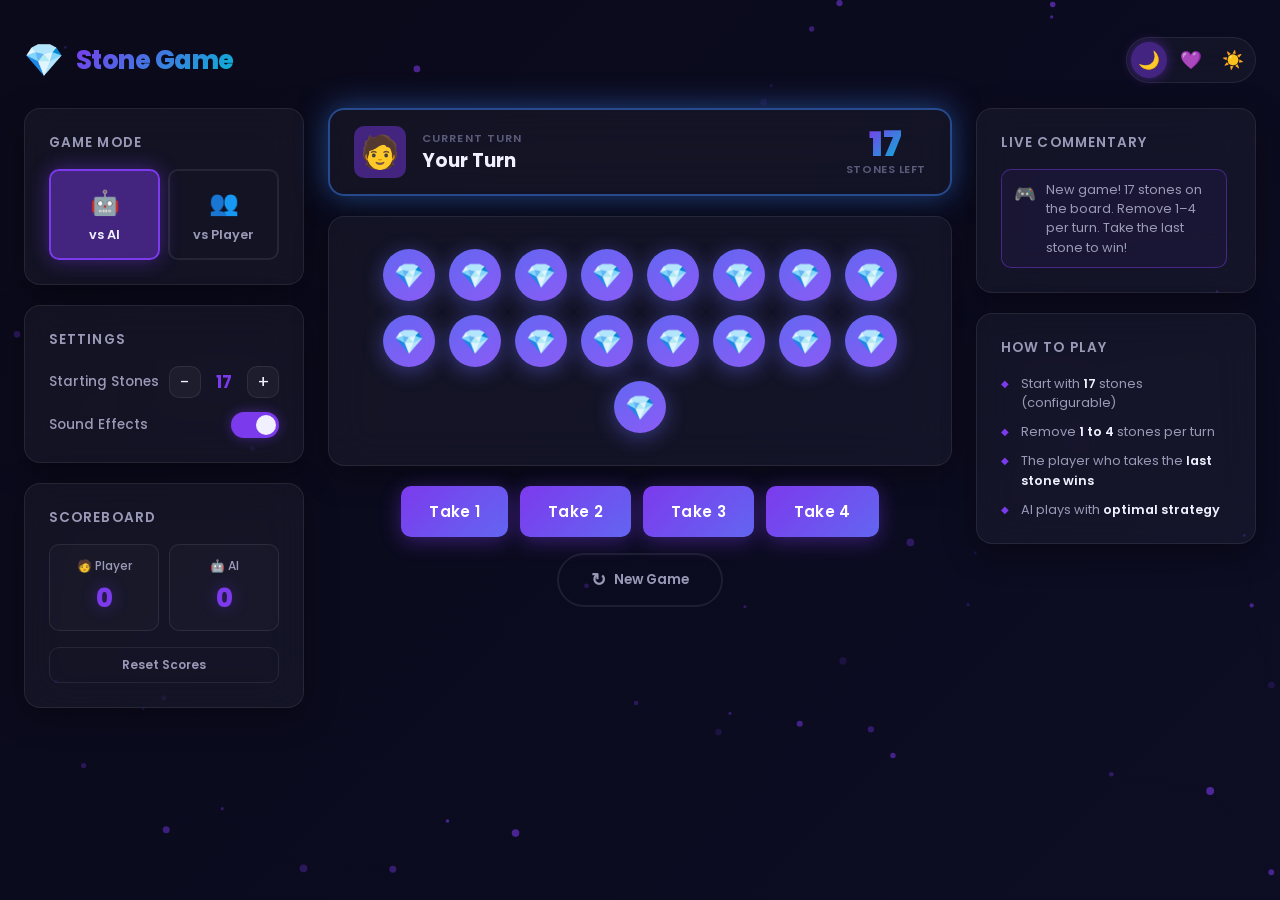
==== index.html @ da0acd64 "initial commit" ====
<!DOCTYPE html>
<html lang="en">
<head>
  <meta charset="UTF-8" />
  <meta name="viewport" content="width=device-width, initial-scale=1.0" />
  <title>Stone Game — Ultimate Strategy</title>
  <link rel="preconnect" href="https://fonts.googleapis.com" />
  <link rel="preconnect" href="https://fonts.gstatic.com" crossorigin />
  <link href="https://fonts.googleapis.com/css2?family=Poppins:wght@300;400;500;600;700;800;900&display=swap" rel="stylesheet" />
  <link rel="stylesheet" href="style.css" />
</head>
<body data-theme="dark">

  <!-- Particle Canvas Background -->
  <canvas id="particleCanvas"></canvas>

  <!-- Confetti Canvas -->
  <canvas id="confettiCanvas"></canvas>

  <!-- Main App Container -->
  <div class="app-container">

    <!-- Header -->
    <header class="app-header">
      <div class="logo">
        <span class="logo-icon">💎</span>
        <h1>Stone Game</h1>
      </div>
      <div class="header-controls">
        <div class="theme-switcher">
          <button class="theme-btn" data-theme="dark" title="Dark Theme">🌙</button>
          <button class="theme-btn" data-theme="neon" title="Neon Theme">💜</button>
          <button class="theme-btn" data-theme="minimal" title="Minimal Theme">☀️</button>
        </div>
      </div>
    </header>

    <!-- Main Content Grid -->
    <main class="main-grid">

      <!-- Left Panel: Controls & Scoreboard -->
      <aside class="panel panel-left">

        <!-- Game Mode Card -->
        <div class="card card-mode">
          <h2 class="card-title">Game Mode</h2>
          <div class="mode-toggle">
            <button class="mode-btn active" data-mode="pvai">
              <span class="mode-icon">🤖</span>
              <span>vs AI</span>
            </button>
            <button class="mode-btn" data-mode="pvp">
              <span class="mode-icon">👥</span>
              <span>vs Player</span>
            </button>
          </div>
        </div>

        <!-- Settings Card -->
        <div class="card card-settings">
          <h2 class="card-title">Settings</h2>
          <div class="setting-row">
            <label for="stoneCount">Starting Stones</label>
            <div class="stepper">
              <button class="stepper-btn" id="stoneDecrement">−</button>
              <span class="stepper-value" id="stoneCountDisplay">17</span>
              <button class="stepper-btn" id="stoneIncrement">+</button>
            </div>
          </div>
          <div class="setting-row">
            <label for="soundToggle">Sound Effects</label>
            <label class="switch">
              <input type="checkbox" id="soundToggle" checked />
              <span class="slider"></span>
            </label>
          </div>
        </div>

        <!-- Scoreboard Card -->
        <div class="card card-scoreboard">
          <h2 class="card-title">Scoreboard</h2>
          <div class="scoreboard-grid" id="scoreboardPvAI">
            <div class="score-item">
              <span class="score-label">🧑 Player</span>
              <span class="score-value" id="scorePlayer">0</span>
            </div>
            <div class="score-item">
              <span class="score-label">🤖 AI</span>
              <span class="score-value" id="scoreAI">0</span>
            </div>
          </div>
          <div class="scoreboard-grid hidden" id="scoreboardPvP">
            <div class="score-item">
              <span class="score-label">🔵 Player 1</span>
              <span class="score-value" id="scoreP1">0</span>
            </div>
            <div class="score-item">
              <span class="score-label">🔴 Player 2</span>
              <span class="score-value" id="scoreP2">0</span>
            </div>
          </div>
          <button class="btn btn-outline btn-small" id="resetScores">Reset Scores</button>
        </div>

      </aside>

      <!-- Center: Game Board -->
      <section class="panel panel-center">

        <!-- Turn Indicator -->
        <div class="turn-indicator" id="turnIndicator">
          <div class="turn-avatar" id="turnAvatar">🧑</div>
          <div class="turn-info">
            <span class="turn-label">Current Turn</span>
            <span class="turn-name" id="turnName">Player</span>
          </div>
          <div class="stones-remaining">
            <span class="stones-count" id="stonesRemaining">17</span>
            <span class="stones-label">stones left</span>
          </div>
        </div>

        <!-- Stone Grid -->
        <div class="card card-board">
          <div class="stone-grid" id="stoneGrid">
            <!-- Stones injected by JS -->
          </div>
        </div>

        <!-- Action Buttons -->
        <div class="action-bar">
          <div class="pick-buttons" id="pickButtons">
            <button class="btn btn-pick" data-pick="1">Take 1</button>
            <button class="btn btn-pick" data-pick="2">Take 2</button>
            <button class="btn btn-pick" data-pick="3">Take 3</button>
            <button class="btn btn-pick" data-pick="4">Take 4</button>
          </div>
          <button class="btn btn-restart" id="restartBtn">
            <span>↻</span> New Game
          </button>
        </div>

      </section>

      <!-- Right Panel: Commentary -->
      <aside class="panel panel-right">
        <div class="card card-commentary">
          <h2 class="card-title">Live Commentary</h2>
          <div class="commentary-feed" id="commentaryFeed">
            <div class="comment-item fade-in">
              <span class="comment-icon">🎮</span>
              <p>Welcome! Remove 1–4 stones per turn. Take the last stone to win!</p>
            </div>
          </div>
        </div>

        <!-- How to Play -->
        <div class="card card-rules">
          <h2 class="card-title">How to Play</h2>
          <ul class="rules-list">
            <li>Start with <strong>17</strong> stones (configurable)</li>
            <li>Remove <strong>1 to 4</strong> stones per turn</li>
            <li>The player who takes the <strong>last stone wins</strong></li>
            <li>AI plays with <strong>optimal strategy</strong></li>
          </ul>
        </div>
      </aside>

    </main>

    <!-- Win Overlay -->
    <div class="win-overlay hidden" id="winOverlay">
      <div class="win-card">
        <div class="win-trophy" id="winTrophy">🏆</div>
        <h2 class="win-title" id="winTitle">You Win!</h2>
        <p class="win-subtitle" id="winSubtitle">Incredible strategy!</p>
        <button class="btn btn-glow" id="playAgainBtn">Play Again</button>
      </div>
    </div>

  </div>

  <script src="script.js"></script>
</body>
</html>
---- style.css ----
/* ============================================================
   STONE GAME — ULTRA-PREMIUM STYLESHEET
   ============================================================
   Theme architecture via CSS custom properties.
   Glassmorphism + neon accents + fluid animations.
   ============================================================ */

/* ---------- CSS Variables / Themes ---------- */

:root {
  /* Spacing & radius */
  --radius-sm: 10px;
  --radius-md: 16px;
  --radius-lg: 24px;
  --radius-full: 9999px;
  --gap: 16px;

  /* Transitions */
  --transition-fast: 0.2s cubic-bezier(0.4, 0, 0.2, 1);
  --transition-med: 0.35s cubic-bezier(0.4, 0, 0.2, 1);
  --transition-slow: 0.6s cubic-bezier(0.4, 0, 0.2, 1);

  /* Font */
  --font: 'Poppins', sans-serif;
}

/* --- Dark Theme (default) --- */
[data-theme="dark"] {
  --bg-start: #0a0a1a;
  --bg-mid: #0f0f2e;
  --bg-end: #1a0a2e;
  --bg-gradient: linear-gradient(135deg, var(--bg-start), var(--bg-mid), var(--bg-end));

  --glass-bg: rgba(255, 255, 255, 0.04);
  --glass-border: rgba(255, 255, 255, 0.08);
  --glass-shadow: 0 8px 32px rgba(0, 0, 0, 0.4);

  --text-primary: #f0f0ff;
  --text-secondary: #9a9ab8;
  --text-muted: #5a5a7a;

  --accent: #7c3aed;
  --accent-glow: rgba(124, 58, 237, 0.45);
  --accent-hover: #9b5de5;
  --accent-secondary: #06b6d4;
  --accent-secondary-glow: rgba(6, 182, 212, 0.35);

  --stone-bg: linear-gradient(145deg, #6366f1, #8b5cf6);
  --stone-shadow: 0 4px 20px rgba(99, 102, 241, 0.45);
  --stone-removed: rgba(255, 255, 255, 0.03);

  --btn-bg: linear-gradient(135deg, #7c3aed, #6366f1);
  --btn-text: #fff;
  --btn-shadow: 0 4px 20px rgba(124, 58, 237, 0.4);

  --success: #10b981;
  --danger: #ef4444;
  --warning: #f59e0b;

  --particle-color: rgba(124, 58, 237, 0.15);
  --turn-glow-p1: rgba(59, 130, 246, 0.5);
  --turn-glow-p2: rgba(239, 68, 68, 0.5);
  --turn-glow-ai: rgba(168, 85, 247, 0.5);
}

/* --- Neon Theme --- */
[data-theme="neon"] {
  --bg-start: #0d001a;
  --bg-mid: #1a002e;
  --bg-end: #0d0026;
  --bg-gradient: linear-gradient(135deg, var(--bg-start), var(--bg-mid), var(--bg-end));

  --glass-bg: rgba(255, 255, 255, 0.03);
  --glass-border: rgba(255, 0, 255, 0.12);
  --glass-shadow: 0 8px 32px rgba(0, 0, 0, 0.5);

  --text-primary: #f0e0ff;
  --text-secondary: #c080e0;
  --text-muted: #704090;

  --accent: #e040fb;
  --accent-glow: rgba(224, 64, 251, 0.5);
  --accent-hover: #ea80fc;
  --accent-secondary: #00e5ff;
  --accent-secondary-glow: rgba(0, 229, 255, 0.4);

  --stone-bg: linear-gradient(145deg, #e040fb, #7c4dff);
  --stone-shadow: 0 4px 24px rgba(224, 64, 251, 0.55);
  --stone-removed: rgba(255, 255, 255, 0.02);

  --btn-bg: linear-gradient(135deg, #e040fb, #7c4dff);
  --btn-text: #fff;
  --btn-shadow: 0 4px 24px rgba(224, 64, 251, 0.45);

  --success: #00e676;
  --danger: #ff1744;
  --warning: #ffea00;

  --particle-color: rgba(224, 64, 251, 0.12);
  --turn-glow-p1: rgba(0, 229, 255, 0.55);
  --turn-glow-p2: rgba(255, 23, 68, 0.55);
  --turn-glow-ai: rgba(224, 64, 251, 0.55);
}

/* --- Minimal Theme --- */
[data-theme="minimal"] {
  --bg-start: #f5f5f7;
  --bg-mid: #eeeef2;
  --bg-end: #e8e8f0;
  --bg-gradient: linear-gradient(135deg, var(--bg-start), var(--bg-mid), var(--bg-end));

  --glass-bg: rgba(255, 255, 255, 0.7);
  --glass-border: rgba(0, 0, 0, 0.08);
  --glass-shadow: 0 4px 24px rgba(0, 0, 0, 0.06);

  --text-primary: #1a1a2e;
  --text-secondary: #4a4a6a;
  --text-muted: #8a8aa0;

  --accent: #6366f1;
  --accent-glow: rgba(99, 102, 241, 0.2);
  --accent-hover: #818cf8;
  --accent-secondary: #0ea5e9;
  --accent-secondary-glow: rgba(14, 165, 233, 0.2);

  --stone-bg: linear-gradient(145deg, #6366f1, #818cf8);
  --stone-shadow: 0 4px 16px rgba(99, 102, 241, 0.25);
  --stone-removed: rgba(0, 0, 0, 0.04);

  --btn-bg: linear-gradient(135deg, #6366f1, #818cf8);
  --btn-text: #fff;
  --btn-shadow: 0 4px 16px rgba(99, 102, 241, 0.25);

  --success: #16a34a;
  --danger: #dc2626;
  --warning: #ca8a04;

  --particle-color: rgba(99, 102, 241, 0.06);
  --turn-glow-p1: rgba(59, 130, 246, 0.3);
  --turn-glow-p2: rgba(239, 68, 68, 0.3);
  --turn-glow-ai: rgba(99, 102, 241, 0.3);
}

/* ---------- Reset & Base ---------- */

*, *::before, *::after {
  margin: 0;
  padding: 0;
  box-sizing: border-box;
}

html {
  font-size: 16px;
  scroll-behavior: smooth;
}

body {
  font-family: var(--font);
  color: var(--text-primary);
  background: var(--bg-gradient);
  background-size: 400% 400%;
  animation: gradientShift 15s ease infinite;
  min-height: 100vh;
  overflow-x: hidden;
  transition: background var(--transition-slow), color var(--transition-med);
  -webkit-font-smoothing: antialiased;
  -moz-osx-font-smoothing: grayscale;
}

@keyframes gradientShift {
  0%, 100% { background-position: 0% 50%; }
  50% { background-position: 100% 50%; }
}

/* ---------- Particle & Confetti Canvas ---------- */

#particleCanvas,
#confettiCanvas {
  position: fixed;
  top: 0;
  left: 0;
  width: 100%;
  height: 100%;
  pointer-events: none;
  z-index: 0;
}
#confettiCanvas {
  z-index: 9999;
}

/* ---------- App Container ---------- */

.app-container {
  position: relative;
  z-index: 1;
  max-width: 1440px;
  margin: 0 auto;
  padding: 20px 24px 40px;
  min-height: 100vh;
}

/* ---------- Header ---------- */

.app-header {
  display: flex;
  align-items: center;
  justify-content: space-between;
  padding: 16px 0 24px;
}

.logo {
  display: flex;
  align-items: center;
  gap: 12px;
}

.logo-icon {
  font-size: 2rem;
  animation: logoPulse 3s ease-in-out infinite;
}

@keyframes logoPulse {
  0%, 100% { transform: scale(1); filter: drop-shadow(0 0 6px var(--accent-glow)); }
  50% { transform: scale(1.15); filter: drop-shadow(0 0 18px var(--accent-glow)); }
}

.logo h1 {
  font-size: 1.6rem;
  font-weight: 800;
  letter-spacing: -0.02em;
  background: linear-gradient(135deg, var(--accent), var(--accent-secondary));
  -webkit-background-clip: text;
  -webkit-text-fill-color: transparent;
  background-clip: text;
}

.header-controls {
  display: flex;
  align-items: center;
  gap: 12px;
}

/* ---------- Theme Switcher ---------- */

.theme-switcher {
  display: flex;
  gap: 6px;
  background: var(--glass-bg);
  backdrop-filter: blur(16px);
  -webkit-backdrop-filter: blur(16px);
  border: 1px solid var(--glass-border);
  border-radius: var(--radius-full);
  padding: 4px;
}

.theme-btn {
  width: 36px;
  height: 36px;
  display: flex;
  align-items: center;
  justify-content: center;
  border: none;
  background: transparent;
  border-radius: var(--radius-full);
  cursor: pointer;
  font-size: 1.1rem;
  transition: var(--transition-fast);
}

.theme-btn:hover {
  background: var(--accent-glow);
  transform: scale(1.15);
}

.theme-btn.active {
  background: var(--accent-glow);
  box-shadow: 0 0 12px var(--accent-glow);
}

/* ---------- Main Grid Layout ---------- */

.main-grid {
  display: grid;
  grid-template-columns: 280px 1fr 280px;
  gap: 24px;
  align-items: start;
}

/* ---------- Glass Card ---------- */

.card {
  background: var(--glass-bg);
  backdrop-filter: blur(20px);
  -webkit-backdrop-filter: blur(20px);
  border: 1px solid var(--glass-border);
  border-radius: var(--radius-md);
  padding: 24px;
  box-shadow: var(--glass-shadow);
  transition: border-color var(--transition-med), box-shadow var(--transition-med),
              background var(--transition-med);
}

.card:hover {
  border-color: rgba(124, 58, 237, 0.15);
}

.card-title {
  font-size: 0.85rem;
  font-weight: 600;
  text-transform: uppercase;
  letter-spacing: 0.08em;
  color: var(--text-secondary);
  margin-bottom: 16px;
}

/* ---------- Side Panels ---------- */

.panel-left,
.panel-right {
  display: flex;
  flex-direction: column;
  gap: 20px;
}

/* ---------- Mode Toggle ---------- */

.mode-toggle {
  display: flex;
  gap: 8px;
}

.mode-btn {
  flex: 1;
  display: flex;
  flex-direction: column;
  align-items: center;
  gap: 6px;
  padding: 14px 8px;
  border: 2px solid var(--glass-border);
  background: transparent;
  border-radius: var(--radius-sm);
  color: var(--text-secondary);
  font-family: var(--font);
  font-size: 0.8rem;
  font-weight: 600;
  cursor: pointer;
  transition: var(--transition-fast);
}

.mode-btn .mode-icon {
  font-size: 1.5rem;
}

.mode-btn:hover {
  border-color: var(--accent);
  color: var(--text-primary);
  transform: translateY(-2px);
}

.mode-btn.active {
  border-color: var(--accent);
  background: var(--accent-glow);
  color: var(--text-primary);
  box-shadow: 0 0 20px var(--accent-glow);
}

/* ---------- Settings ---------- */

.setting-row {
  display: flex;
  align-items: center;
  justify-content: space-between;
  margin-bottom: 14px;
}

.setting-row:last-child {
  margin-bottom: 0;
}

.setting-row label {
  font-size: 0.85rem;
  color: var(--text-secondary);
  font-weight: 500;
}

/* Stepper */
.stepper {
  display: flex;
  align-items: center;
  gap: 8px;
}

.stepper-btn {
  width: 32px;
  height: 32px;
  border: 1px solid var(--glass-border);
  background: var(--glass-bg);
  color: var(--text-primary);
  border-radius: var(--radius-sm);
  font-size: 1.1rem;
  cursor: pointer;
  display: flex;
  align-items: center;
  justify-content: center;
  transition: var(--transition-fast);
  font-family: var(--font);
}

.stepper-btn:hover {
  background: var(--accent-glow);
  border-color: var(--accent);
  transform: scale(1.1);
}

.stepper-value {
  font-size: 1.1rem;
  font-weight: 700;
  min-width: 30px;
  text-align: center;
  color: var(--accent);
}

/* Toggle Switch */
.switch {
  position: relative;
  width: 48px;
  height: 26px;
}

.switch input {
  opacity: 0;
  width: 0;
  height: 0;
}

.slider {
  position: absolute;
  cursor: pointer;
  inset: 0;
  background: var(--glass-border);
  border-radius: var(--radius-full);
  transition: var(--transition-fast);
}

.slider::before {
  content: '';
  position: absolute;
  width: 20px;
  height: 20px;
  left: 3px;
  bottom: 3px;
  background: var(--text-primary);
  border-radius: 50%;
  transition: var(--transition-fast);
}

.switch input:checked + .slider {
  background: var(--accent);
  box-shadow: 0 0 12px var(--accent-glow);
}

.switch input:checked + .slider::before {
  transform: translateX(22px);
}

/* ---------- Scoreboard ---------- */

.scoreboard-grid {
  display: grid;
  grid-template-columns: 1fr 1fr;
  gap: 10px;
  margin-bottom: 16px;
}

.score-item {
  display: flex;
  flex-direction: column;
  align-items: center;
  gap: 4px;
  padding: 12px 8px;
  border: 1px solid var(--glass-border);
  border-radius: var(--radius-sm);
  background: rgba(255, 255, 255, 0.02);
}

.score-label {
  font-size: 0.75rem;
  color: var(--text-secondary);
  font-weight: 500;
}

.score-value {
  font-size: 1.6rem;
  font-weight: 800;
  color: var(--accent);
  text-shadow: 0 0 16px var(--accent-glow);
}

/* ---------- Turn Indicator ---------- */

.turn-indicator {
  display: flex;
  align-items: center;
  gap: 16px;
  padding: 16px 24px;
  background: var(--glass-bg);
  backdrop-filter: blur(20px);
  -webkit-backdrop-filter: blur(20px);
  border: 2px solid var(--glass-border);
  border-radius: var(--radius-md);
  box-shadow: var(--glass-shadow);
  margin-bottom: 20px;
  transition: border-color var(--transition-med), box-shadow var(--transition-med);
}

.turn-indicator.glow-p1 {
  border-color: rgba(59, 130, 246, 0.5);
  box-shadow: 0 0 30px var(--turn-glow-p1), var(--glass-shadow);
}

.turn-indicator.glow-p2 {
  border-color: rgba(239, 68, 68, 0.5);
  box-shadow: 0 0 30px var(--turn-glow-p2), var(--glass-shadow);
}

.turn-indicator.glow-ai {
  border-color: rgba(168, 85, 247, 0.5);
  box-shadow: 0 0 30px var(--turn-glow-ai), var(--glass-shadow);
}

.turn-avatar {
  font-size: 2rem;
  width: 52px;
  height: 52px;
  display: flex;
  align-items: center;
  justify-content: center;
  background: var(--accent-glow);
  border-radius: var(--radius-sm);
  transition: var(--transition-fast);
}

.turn-info {
  display: flex;
  flex-direction: column;
}

.turn-label {
  font-size: 0.7rem;
  text-transform: uppercase;
  letter-spacing: 0.1em;
  color: var(--text-muted);
  font-weight: 600;
}

.turn-name {
  font-size: 1.15rem;
  font-weight: 700;
  color: var(--text-primary);
}

.stones-remaining {
  margin-left: auto;
  display: flex;
  flex-direction: column;
  align-items: center;
}

.stones-count {
  font-size: 2.2rem;
  font-weight: 900;
  line-height: 1;
  background: linear-gradient(135deg, var(--accent), var(--accent-secondary));
  -webkit-background-clip: text;
  -webkit-text-fill-color: transparent;
  background-clip: text;
}

.stones-label {
  font-size: 0.7rem;
  color: var(--text-muted);
  text-transform: uppercase;
  letter-spacing: 0.05em;
  font-weight: 600;
}

/* ---------- Stone Grid ---------- */

.card-board {
  padding: 32px;
  min-height: 200px;
}

.stone-grid {
  display: flex;
  flex-wrap: wrap;
  gap: 14px;
  justify-content: center;
  align-items: center;
}

/* Individual Stone */
.stone {
  width: 52px;
  height: 52px;
  border-radius: 50%;
  background: var(--stone-bg);
  box-shadow: var(--stone-shadow);
  display: flex;
  align-items: center;
  justify-content: center;
  font-size: 1.5rem;
  cursor: default;
  transition: transform var(--transition-fast), opacity 0.5s ease, box-shadow var(--transition-fast);
  animation: stoneAppear 0.4s cubic-bezier(0.34, 1.56, 0.64, 1) backwards;
  position: relative;
}

.stone::after {
  content: '';
  position: absolute;
  inset: -3px;
  border-radius: 50%;
  background: transparent;
  transition: var(--transition-fast);
}

.stone:hover {
  transform: translateY(-3px) scale(1.08);
  box-shadow: 0 8px 30px var(--accent-glow);
}

@keyframes stoneAppear {
  0% {
    opacity: 0;
    transform: scale(0.3) translateY(20px);
  }
  100% {
    opacity: 1;
    transform: scale(1) translateY(0);
  }
}

/* Stone removal animation */
.stone.removing {
  animation: stoneRemove 0.55s ease forwards;
}

@keyframes stoneRemove {
  0% {
    opacity: 1;
    transform: scale(1);
  }
  30% {
    transform: scale(1.2);
    box-shadow: 0 0 40px var(--accent-glow);
  }
  100% {
    opacity: 0;
    transform: scale(0) translateY(-40px);
  }
}

/* Stone appear animation stagger */
.stone:nth-child(1)  { animation-delay: 0.00s; }
.stone:nth-child(2)  { animation-delay: 0.03s; }
.stone:nth-child(3)  { animation-delay: 0.06s; }
.stone:nth-child(4)  { animation-delay: 0.09s; }
.stone:nth-child(5)  { animation-delay: 0.12s; }
.stone:nth-child(6)  { animation-delay: 0.15s; }
.stone:nth-child(7)  { animation-delay: 0.18s; }
.stone:nth-child(8)  { animation-delay: 0.21s; }
.stone:nth-child(9)  { animation-delay: 0.24s; }
.stone:nth-child(10) { animation-delay: 0.27s; }
.stone:nth-child(11) { animation-delay: 0.30s; }
.stone:nth-child(12) { animation-delay: 0.33s; }
.stone:nth-child(13) { animation-delay: 0.36s; }
.stone:nth-child(14) { animation-delay: 0.39s; }
.stone:nth-child(15) { animation-delay: 0.42s; }
.stone:nth-child(16) { animation-delay: 0.45s; }
.stone:nth-child(17) { animation-delay: 0.48s; }
.stone:nth-child(18) { animation-delay: 0.51s; }
.stone:nth-child(19) { animation-delay: 0.54s; }
.stone:nth-child(20) { animation-delay: 0.57s; }
.stone:nth-child(21) { animation-delay: 0.60s; }
.stone:nth-child(22) { animation-delay: 0.63s; }
.stone:nth-child(23) { animation-delay: 0.66s; }
.stone:nth-child(24) { animation-delay: 0.69s; }
.stone:nth-child(25) { animation-delay: 0.72s; }

/* ---------- Action Bar ---------- */

.action-bar {
  display: flex;
  flex-direction: column;
  align-items: center;
  gap: 16px;
  margin-top: 20px;
}

.pick-buttons {
  display: flex;
  gap: 12px;
  flex-wrap: wrap;
  justify-content: center;
}

/* ---------- Buttons ---------- */

.btn {
  font-family: var(--font);
  font-weight: 600;
  border: none;
  cursor: pointer;
  transition: transform var(--transition-fast), box-shadow var(--transition-fast),
              opacity var(--transition-fast), background var(--transition-fast);
  position: relative;
  overflow: hidden;
}

.btn::before {
  content: '';
  position: absolute;
  inset: 0;
  background: linear-gradient(135deg, rgba(255,255,255,0.15), transparent);
  opacity: 0;
  transition: var(--transition-fast);
}

.btn:hover::before {
  opacity: 1;
}

.btn:active {
  transform: scale(0.95) !important;
}

/* Pick buttons */
.btn-pick {
  padding: 14px 28px;
  border-radius: var(--radius-sm);
  background: var(--btn-bg);
  color: var(--btn-text);
  font-size: 0.95rem;
  box-shadow: var(--btn-shadow);
  letter-spacing: 0.02em;
}

.btn-pick:hover:not(:disabled) {
  transform: translateY(-3px) scale(1.05);
  box-shadow: 0 8px 32px var(--accent-glow);
}

.btn-pick:disabled {
  opacity: 0.3;
  cursor: not-allowed;
  transform: none !important;
  box-shadow: none;
}

.btn-pick:disabled::before {
  display: none;
}

/* Restart button */
.btn-restart {
  padding: 12px 32px;
  border-radius: var(--radius-full);
  background: transparent;
  border: 2px solid var(--glass-border);
  color: var(--text-secondary);
  font-size: 0.85rem;
  display: flex;
  align-items: center;
  gap: 8px;
}

.btn-restart:hover {
  border-color: var(--accent);
  color: var(--text-primary);
  transform: translateY(-2px);
  box-shadow: 0 4px 20px var(--accent-glow);
}

.btn-restart span {
  font-size: 1.1rem;
  display: inline-block;
  transition: var(--transition-fast);
}

.btn-restart:hover span {
  transform: rotate(-180deg);
}

/* Outline / small */
.btn-outline {
  background: transparent;
  border: 1px solid var(--glass-border);
  color: var(--text-secondary);
  border-radius: var(--radius-sm);
}

.btn-small {
  padding: 8px 16px;
  font-size: 0.75rem;
  width: 100%;
}

.btn-outline:hover {
  border-color: var(--danger);
  color: var(--danger);
  transform: translateY(-1px);
}

/* Glow button (win overlay) */
.btn-glow {
  padding: 16px 48px;
  border-radius: var(--radius-full);
  background: var(--btn-bg);
  color: var(--btn-text);
  font-size: 1.05rem;
  box-shadow: var(--btn-shadow);
  animation: btnGlow 2s ease-in-out infinite;
}

@keyframes btnGlow {
  0%, 100% { box-shadow: 0 4px 20px var(--accent-glow); }
  50% { box-shadow: 0 4px 40px var(--accent-glow), 0 0 60px var(--accent-glow); }
}

.btn-glow:hover {
  transform: translateY(-3px) scale(1.05);
}

/* ---------- Commentary Feed ---------- */

.card-commentary {
  max-height: 420px;
  display: flex;
  flex-direction: column;
}

.commentary-feed {
  display: flex;
  flex-direction: column;
  gap: 10px;
  overflow-y: auto;
  max-height: 340px;
  padding-right: 4px;
}

.commentary-feed::-webkit-scrollbar {
  width: 4px;
}

.commentary-feed::-webkit-scrollbar-track {
  background: transparent;
}

.commentary-feed::-webkit-scrollbar-thumb {
  background: var(--glass-border);
  border-radius: var(--radius-full);
}

.comment-item {
  display: flex;
  align-items: flex-start;
  gap: 10px;
  padding: 10px 12px;
  border-radius: var(--radius-sm);
  background: rgba(255, 255, 255, 0.02);
  border: 1px solid transparent;
  transition: var(--transition-fast);
}

.comment-item:first-child {
  border-color: var(--accent-glow);
  background: rgba(124, 58, 237, 0.06);
}

.comment-icon {
  font-size: 1.1rem;
  flex-shrink: 0;
  margin-top: 1px;
}

.comment-item p {
  font-size: 0.8rem;
  color: var(--text-secondary);
  line-height: 1.5;
}

/* Fade-in animation for comments */
.fade-in {
  animation: fadeInSlide 0.4s ease forwards;
}

@keyframes fadeInSlide {
  0% {
    opacity: 0;
    transform: translateY(-8px);
  }
  100% {
    opacity: 1;
    transform: translateY(0);
  }
}

/* ---------- Rules ---------- */

.rules-list {
  list-style: none;
  display: flex;
  flex-direction: column;
  gap: 10px;
}

.rules-list li {
  font-size: 0.8rem;
  color: var(--text-secondary);
  padding-left: 20px;
  position: relative;
  line-height: 1.5;
}

.rules-list li::before {
  content: '◆';
  position: absolute;
  left: 0;
  color: var(--accent);
  font-size: 0.6rem;
  top: 3px;
}

.rules-list li strong {
  color: var(--text-primary);
  font-weight: 600;
}

/* ---------- Win Overlay ---------- */

.win-overlay {
  position: fixed;
  inset: 0;
  z-index: 1000;
  display: flex;
  align-items: center;
  justify-content: center;
  background: rgba(0, 0, 0, 0.6);
  backdrop-filter: blur(12px);
  -webkit-backdrop-filter: blur(12px);
  opacity: 1;
  transition: opacity var(--transition-med);
}

.win-overlay.hidden {
  opacity: 0;
  pointer-events: none;
}

.win-card {
  text-align: center;
  padding: 48px 60px;
  background: var(--glass-bg);
  backdrop-filter: blur(24px);
  -webkit-backdrop-filter: blur(24px);
  border: 1px solid var(--glass-border);
  border-radius: var(--radius-lg);
  box-shadow: 0 24px 80px rgba(0, 0, 0, 0.4);
  animation: winCardPop 0.6s cubic-bezier(0.34, 1.56, 0.64, 1);
}

@keyframes winCardPop {
  0% {
    opacity: 0;
    transform: scale(0.6) translateY(40px);
  }
  100% {
    opacity: 1;
    transform: scale(1) translateY(0);
  }
}

.win-trophy {
  font-size: 4rem;
  margin-bottom: 16px;
  animation: trophyBounce 1s ease infinite;
}

@keyframes trophyBounce {
  0%, 100% { transform: translateY(0) scale(1); }
  50% { transform: translateY(-12px) scale(1.1); }
}

.win-title {
  font-size: 2rem;
  font-weight: 800;
  margin-bottom: 8px;
  background: linear-gradient(135deg, var(--accent), var(--accent-secondary));
  -webkit-background-clip: text;
  -webkit-text-fill-color: transparent;
  background-clip: text;
}

.win-subtitle {
  color: var(--text-secondary);
  font-size: 1rem;
  margin-bottom: 32px;
}

/* ---------- Utility ---------- */

.hidden {
  display: none !important;
}

/* ---------- Responsive ---------- */

@media (max-width: 1100px) {
  .main-grid {
    grid-template-columns: 260px 1fr;
  }
  .panel-right {
    grid-column: 1 / -1;
    flex-direction: row;
  }
  .panel-right .card {
    flex: 1;
  }
}

@media (max-width: 768px) {
  .app-container {
    padding: 12px 14px 30px;
  }
  .main-grid {
    grid-template-columns: 1fr;
    gap: 16px;
  }
  .panel-left {
    flex-direction: row;
    flex-wrap: wrap;
  }
  .panel-left .card {
    flex: 1;
    min-width: 200px;
  }
  .panel-right {
    flex-direction: column;
  }
  .app-header {
    flex-wrap: wrap;
    gap: 12px;
  }
  .logo h1 {
    font-size: 1.3rem;
  }
  .stone {
    width: 42px;
    height: 42px;
    font-size: 1.2rem;
  }
  .stone-grid {
    gap: 10px;
  }
  .card-board {
    padding: 20px;
  }
  .btn-pick {
    padding: 12px 20px;
    font-size: 0.85rem;
  }
  .turn-indicator {
    padding: 12px 16px;
    gap: 12px;
  }
  .turn-avatar {
    width: 42px;
    height: 42px;
    font-size: 1.5rem;
  }
  .stones-count {
    font-size: 1.6rem;
  }
}

@media (max-width: 480px) {
  .panel-left {
    flex-direction: column;
  }
  .pick-buttons {
    gap: 8px;
  }
  .btn-pick {
    padding: 10px 16px;
    font-size: 0.8rem;
  }
  .win-card {
    padding: 32px 28px;
    margin: 16px;
  }
  .win-title {
    font-size: 1.5rem;
  }
}

/* ---------- AI Thinking Indicator ---------- */

.ai-thinking {
  display: inline-flex;
  align-items: center;
  gap: 6px;
}

.ai-thinking .dot {
  width: 6px;
  height: 6px;
  border-radius: 50%;
  background: var(--accent);
  animation: thinkDot 1.2s ease-in-out infinite;
}

.ai-thinking .dot:nth-child(2) { animation-delay: 0.2s; }
.ai-thinking .dot:nth-child(3) { animation-delay: 0.4s; }

@keyframes thinkDot {
  0%, 100% { opacity: 0.3; transform: scale(0.8); }
  50% { opacity: 1; transform: scale(1.2); }
}

/* ---------- Score pop animation ---------- */

.score-pop {
  animation: scorePop 0.5s cubic-bezier(0.34, 1.56, 0.64, 1);
}

@keyframes scorePop {
  0% { transform: scale(1); }
  50% { transform: scale(1.4); color: var(--success); }
  100% { transform: scale(1); }
}

/* ---------- Floating stone keyframes ---------- */

@keyframes float {
  0%, 100% { transform: translateY(0px); }
  50% { transform: translateY(-8px); }
}

.stone.floating {
  animation: float 3s ease-in-out infinite;
}

.stone.floating:nth-child(even) {
  animation-delay: 1.5s;
}

.stone.floating:nth-child(3n) {
  animation-delay: 0.8s;
  animation-duration: 3.5s;
}
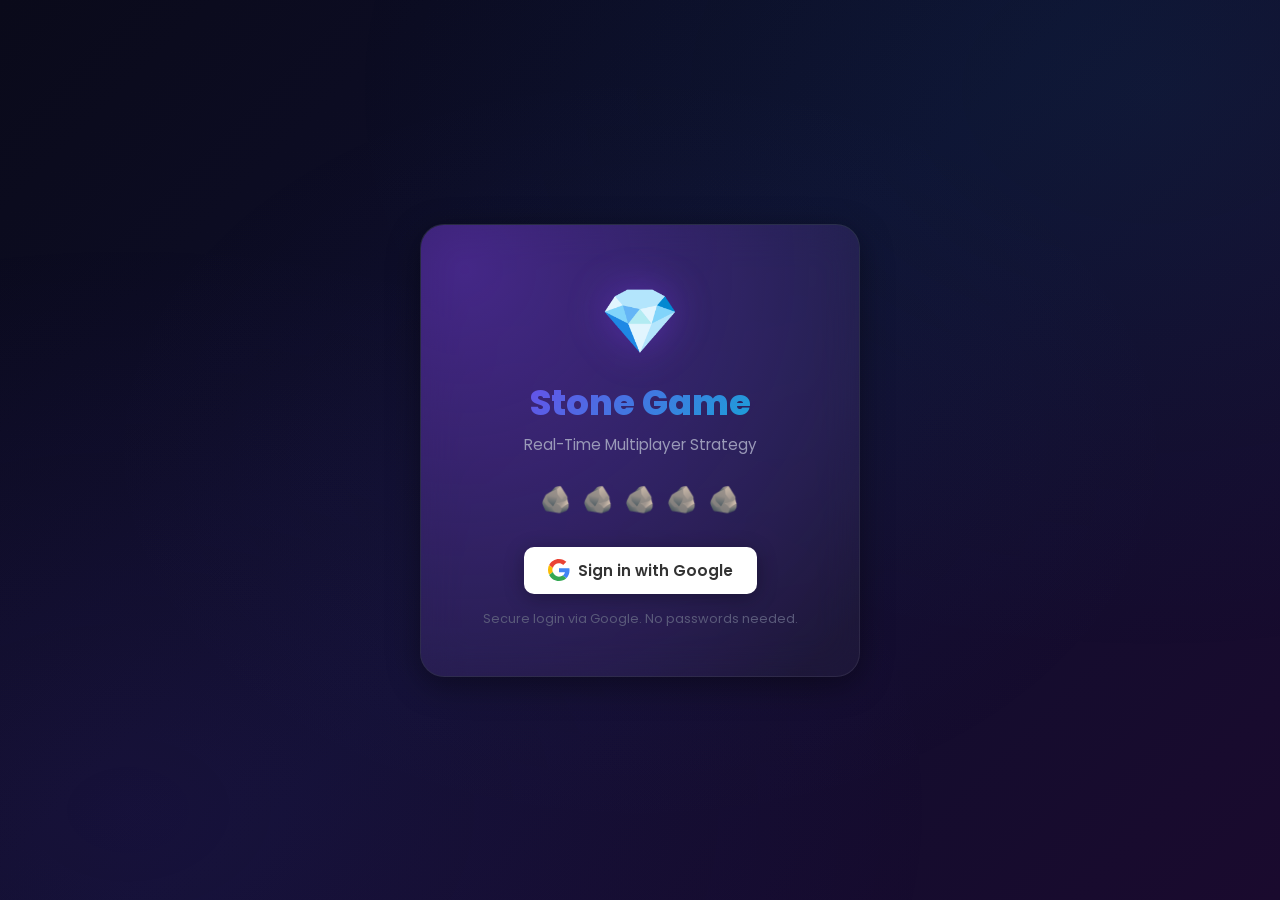
==== commit 14161142: "full stack with firebase setup code" ====
--- a/index.html
+++ b/index.html
@@ -3,183 +3,226 @@
 <head>
   <meta charset="UTF-8" />
   <meta name="viewport" content="width=device-width, initial-scale=1.0" />
-  <title>Stone Game — Ultimate Strategy</title>
+  <title>Stone Game — Real-Time Multiplayer</title>
   <link rel="preconnect" href="https://fonts.googleapis.com" />
   <link rel="preconnect" href="https://fonts.gstatic.com" crossorigin />
   <link href="https://fonts.googleapis.com/css2?family=Poppins:wght@300;400;500;600;700;800;900&display=swap" rel="stylesheet" />
   <link rel="stylesheet" href="style.css" />
 </head>
-<body data-theme="dark">
-
-  <!-- Particle Canvas Background -->
+<body>
+
+  <!-- ── Particle Background ────────────────────────────── -->
   <canvas id="particleCanvas"></canvas>
 
-  <!-- Confetti Canvas -->
+  <!-- ── Confetti Canvas (win celebration) ────────────────── -->
   <canvas id="confettiCanvas"></canvas>
 
-  <!-- Main App Container -->
-  <div class="app-container">
-
-    <!-- Header -->
-    <header class="app-header">
-      <div class="logo">
-        <span class="logo-icon">💎</span>
-        <h1>Stone Game</h1>
-      </div>
-      <div class="header-controls">
-        <div class="theme-switcher">
-          <button class="theme-btn" data-theme="dark" title="Dark Theme">🌙</button>
-          <button class="theme-btn" data-theme="neon" title="Neon Theme">💜</button>
-          <button class="theme-btn" data-theme="minimal" title="Minimal Theme">☀️</button>
-        </div>
-      </div>
-    </header>
-
-    <!-- Main Content Grid -->
-    <main class="main-grid">
-
-      <!-- Left Panel: Controls & Scoreboard -->
-      <aside class="panel panel-left">
-
-        <!-- Game Mode Card -->
-        <div class="card card-mode">
-          <h2 class="card-title">Game Mode</h2>
-          <div class="mode-toggle">
-            <button class="mode-btn active" data-mode="pvai">
-              <span class="mode-icon">🤖</span>
-              <span>vs AI</span>
-            </button>
-            <button class="mode-btn" data-mode="pvp">
-              <span class="mode-icon">👥</span>
-              <span>vs Player</span>
-            </button>
+  <!-- ══════════════════════════════════════════════════════
+       SCREEN 1 — AUTH (shown when not logged in)
+       ══════════════════════════════════════════════════════ -->
+  <section id="authScreen" class="screen active">
+    <div class="auth-card glass-card">
+      <div class="auth-logo">
+        <span class="logo-gem">💎</span>
+        <h1 class="brand">Stone Game</h1>
+        <p class="tagline">Real-Time Multiplayer Strategy</p>
+      </div>
+      <div class="auth-hero">
+        <div class="hero-stones">
+          <span class="hero-stone" style="--d:0">🪨</span>
+          <span class="hero-stone" style="--d:1">🪨</span>
+          <span class="hero-stone" style="--d:2">🪨</span>
+          <span class="hero-stone" style="--d:3">🪨</span>
+          <span class="hero-stone" style="--d:4">🪨</span>
+        </div>
+      </div>
+      <button id="googleSignInBtn" class="btn btn-google">
+        <svg viewBox="0 0 48 48" width="22" height="22"><path fill="#EA4335" d="M24 9.5c3.54 0 6.71 1.22 9.21 3.6l6.85-6.85C35.9 2.38 30.47 0 24 0 14.62 0 6.51 5.38 2.56 13.22l7.98 6.19C12.43 13.72 17.74 9.5 24 9.5z"/><path fill="#4285F4" d="M46.98 24.55c0-1.57-.15-3.09-.38-4.55H24v9.02h12.94c-.58 2.96-2.26 5.48-4.78 7.18l7.73 6c4.51-4.18 7.09-10.36 7.09-17.65z"/><path fill="#FBBC05" d="M10.53 28.59A14.5 14.5 0 0 1 9.5 24c0-1.59.28-3.14.76-4.59l-7.98-6.19A23.99 23.99 0 0 0 0 24c0 3.77.9 7.34 2.44 10.5l8.09-5.91z"/><path fill="#34A853" d="M24 48c6.48 0 11.93-2.13 15.89-5.81l-7.73-6c-2.15 1.45-4.92 2.3-8.16 2.3-6.26 0-11.57-4.22-13.47-9.91l-7.98 6.19C6.51 42.62 14.62 48 24 48z"/></svg>
+        Sign in with Google
+      </button>
+      <p class="auth-footer">Secure login via Google. No passwords needed.</p>
+      <div id="authError" class="auth-error hidden"></div>
+    </div>
+  </section>
+
+  <!-- ══════════════════════════════════════════════════════
+       SCREEN 2 — DASHBOARD (lobby after login)
+       ══════════════════════════════════════════════════════ -->
+  <section id="dashboardScreen" class="screen">
+    <div class="app-container">
+
+      <!-- Dashboard Header -->
+      <header class="dash-header glass-card">
+        <div class="dash-brand">
+          <span class="logo-gem-sm">💎</span>
+          <h1>Stone Game</h1>
+        </div>
+        <div class="dash-user">
+          <div class="user-stats">
+            <span class="stat-badge" id="winBadge" title="Total wins">🏆 <span id="userWins">0</span></span>
           </div>
-        </div>
-
-        <!-- Settings Card -->
-        <div class="card card-settings">
-          <h2 class="card-title">Settings</h2>
-          <div class="setting-row">
-            <label for="stoneCount">Starting Stones</label>
+          <img id="userAvatar" class="user-avatar" src="" alt="avatar" />
+          <span id="userName" class="user-name"></span>
+          <button id="logoutBtn" class="btn btn-sm btn-outline">Logout</button>
+        </div>
+      </header>
+
+      <!-- Dashboard Body -->
+      <main class="dash-body">
+
+        <!-- Welcome / Profile Card -->
+        <div class="glass-card dash-card profile-card">
+          <img id="profilePhoto" class="profile-photo" src="" alt="profile" />
+          <h2 id="profileName" class="profile-name"></h2>
+          <p id="profileEmail" class="profile-email"></p>
+          <div class="profile-stat">
+            <span class="stat-label">Victories</span>
+            <span class="stat-value" id="profileWins">0</span>
+          </div>
+        </div>
+
+        <!-- Create Room Card -->
+        <div class="glass-card dash-card action-card">
+          <h2 class="card-title">Create Room</h2>
+          <p class="card-desc">Start a new game and share the room code with a friend.</p>
+          <div class="stone-config">
+            <label>Starting Stones</label>
             <div class="stepper">
               <button class="stepper-btn" id="stoneDecrement">−</button>
               <span class="stepper-value" id="stoneCountDisplay">17</span>
               <button class="stepper-btn" id="stoneIncrement">+</button>
             </div>
           </div>
-          <div class="setting-row">
-            <label for="soundToggle">Sound Effects</label>
-            <label class="switch">
-              <input type="checkbox" id="soundToggle" checked />
-              <span class="slider"></span>
-            </label>
-          </div>
-        </div>
-
-        <!-- Scoreboard Card -->
-        <div class="card card-scoreboard">
-          <h2 class="card-title">Scoreboard</h2>
-          <div class="scoreboard-grid" id="scoreboardPvAI">
-            <div class="score-item">
-              <span class="score-label">🧑 Player</span>
-              <span class="score-value" id="scorePlayer">0</span>
-            </div>
-            <div class="score-item">
-              <span class="score-label">🤖 AI</span>
-              <span class="score-value" id="scoreAI">0</span>
-            </div>
-          </div>
-          <div class="scoreboard-grid hidden" id="scoreboardPvP">
-            <div class="score-item">
-              <span class="score-label">🔵 Player 1</span>
-              <span class="score-value" id="scoreP1">0</span>
-            </div>
-            <div class="score-item">
-              <span class="score-label">🔴 Player 2</span>
-              <span class="score-value" id="scoreP2">0</span>
-            </div>
-          </div>
-          <button class="btn btn-outline btn-small" id="resetScores">Reset Scores</button>
-        </div>
-
-      </aside>
-
-      <!-- Center: Game Board -->
-      <section class="panel panel-center">
-
-        <!-- Turn Indicator -->
-        <div class="turn-indicator" id="turnIndicator">
-          <div class="turn-avatar" id="turnAvatar">🧑</div>
-          <div class="turn-info">
-            <span class="turn-label">Current Turn</span>
-            <span class="turn-name" id="turnName">Player</span>
-          </div>
-          <div class="stones-remaining">
-            <span class="stones-count" id="stonesRemaining">17</span>
-            <span class="stones-label">stones left</span>
-          </div>
-        </div>
-
-        <!-- Stone Grid -->
-        <div class="card card-board">
-          <div class="stone-grid" id="stoneGrid">
-            <!-- Stones injected by JS -->
-          </div>
-        </div>
-
-        <!-- Action Buttons -->
-        <div class="action-bar">
-          <div class="pick-buttons" id="pickButtons">
-            <button class="btn btn-pick" data-pick="1">Take 1</button>
-            <button class="btn btn-pick" data-pick="2">Take 2</button>
-            <button class="btn btn-pick" data-pick="3">Take 3</button>
-            <button class="btn btn-pick" data-pick="4">Take 4</button>
-          </div>
-          <button class="btn btn-restart" id="restartBtn">
-            <span>↻</span> New Game
+          <button id="createRoomBtn" class="btn btn-primary btn-block">
+            <span>🏠</span> Create Room
           </button>
         </div>
 
-      </section>
-
-      <!-- Right Panel: Commentary -->
-      <aside class="panel panel-right">
-        <div class="card card-commentary">
-          <h2 class="card-title">Live Commentary</h2>
-          <div class="commentary-feed" id="commentaryFeed">
-            <div class="comment-item fade-in">
-              <span class="comment-icon">🎮</span>
-              <p>Welcome! Remove 1–4 stones per turn. Take the last stone to win!</p>
-            </div>
-          </div>
-        </div>
-
-        <!-- How to Play -->
-        <div class="card card-rules">
+        <!-- Join Room Card -->
+        <div class="glass-card dash-card action-card">
+          <h2 class="card-title">Join Room</h2>
+          <p class="card-desc">Enter a room code shared by your friend to join their game.</p>
+          <input id="joinRoomInput" type="text" class="input-room" placeholder="Enter room code" maxlength="6" autocomplete="off" spellcheck="false" />
+          <button id="joinRoomBtn" class="btn btn-secondary btn-block">
+            <span>🚀</span> Join Room
+          </button>
+          <div id="joinError" class="field-error hidden"></div>
+        </div>
+
+        <!-- How to Play Card -->
+        <div class="glass-card dash-card rules-card">
           <h2 class="card-title">How to Play</h2>
           <ul class="rules-list">
-            <li>Start with <strong>17</strong> stones (configurable)</li>
-            <li>Remove <strong>1 to 4</strong> stones per turn</li>
+            <li><strong>17</strong> stones on the board (configurable)</li>
+            <li>Each turn, remove <strong>1 – 4</strong> stones</li>
             <li>The player who takes the <strong>last stone wins</strong></li>
-            <li>AI plays with <strong>optimal strategy</strong></li>
+            <li>Play online in real-time against a friend</li>
           </ul>
         </div>
-      </aside>
-
-    </main>
-
-    <!-- Win Overlay -->
-    <div class="win-overlay hidden" id="winOverlay">
-      <div class="win-card">
-        <div class="win-trophy" id="winTrophy">🏆</div>
-        <h2 class="win-title" id="winTitle">You Win!</h2>
-        <p class="win-subtitle" id="winSubtitle">Incredible strategy!</p>
-        <button class="btn btn-glow" id="playAgainBtn">Play Again</button>
-      </div>
-    </div>
-
+
+      </main>
+    </div>
+  </section>
+
+  <!-- ══════════════════════════════════════════════════════
+       SCREEN 3 — WAITING ROOM
+       ══════════════════════════════════════════════════════ -->
+  <section id="waitingScreen" class="screen">
+    <div class="waiting-card glass-card">
+      <div class="waiting-spinner"></div>
+      <h2>Waiting for Opponent…</h2>
+      <p class="waiting-sub">Share this room code with a friend:</p>
+      <div class="room-code-display">
+        <span id="waitingRoomCode" class="room-code-text">------</span>
+        <button id="copyCodeBtn" class="btn btn-sm btn-outline" title="Copy code">📋 Copy</button>
+      </div>
+      <button id="leaveWaitingBtn" class="btn btn-sm btn-danger">Leave Room</button>
+    </div>
+  </section>
+
+  <!-- ══════════════════════════════════════════════════════
+       SCREEN 4 — GAME
+       ══════════════════════════════════════════════════════ -->
+  <section id="gameScreen" class="screen">
+    <div class="app-container game-layout">
+
+      <!-- Game Header -->
+      <header class="game-header glass-card">
+        <div class="game-header-left">
+          <span class="logo-gem-sm">💎</span>
+          <span class="game-room-label">Room: <strong id="gameRoomCode"></strong></span>
+        </div>
+        <div class="game-header-right">
+          <button id="leaveGameBtn" class="btn btn-sm btn-danger">Leave Room</button>
+        </div>
+      </header>
+
+      <!-- Players Bar -->
+      <div class="players-bar">
+        <div class="player-card glass-card" id="player1Card">
+          <img id="p1Avatar" class="player-avatar" src="" alt="P1" />
+          <span id="p1Name" class="player-name">Player 1</span>
+          <span class="player-badge" id="p1Badge">Waiting…</span>
+        </div>
+        <div class="vs-divider">
+          <span class="vs-text">VS</span>
+        </div>
+        <div class="player-card glass-card" id="player2Card">
+          <img id="p2Avatar" class="player-avatar" src="" alt="P2" />
+          <span id="p2Name" class="player-name">Player 2</span>
+          <span class="player-badge" id="p2Badge">Waiting…</span>
+        </div>
+      </div>
+
+      <!-- Stones Remaining -->
+      <div class="stones-display glass-card">
+        <span class="stones-count" id="stonesRemaining">17</span>
+        <span class="stones-label">stones remaining</span>
+      </div>
+
+      <!-- Stone Grid -->
+      <div class="stone-board glass-card">
+        <div class="stone-grid" id="stoneGrid"></div>
+      </div>
+
+      <!-- Commentary -->
+      <div class="commentary-strip glass-card">
+        <span class="commentary-icon">💬</span>
+        <p class="commentary-text" id="commentaryText">Game starting…</p>
+      </div>
+
+      <!-- Pick Buttons -->
+      <div class="action-bar">
+        <div class="pick-buttons" id="pickButtons">
+          <button class="btn btn-pick" data-pick="1">Take 1</button>
+          <button class="btn btn-pick" data-pick="2">Take 2</button>
+          <button class="btn btn-pick" data-pick="3">Take 3</button>
+          <button class="btn btn-pick" data-pick="4">Take 4</button>
+        </div>
+      </div>
+
+    </div>
+  </section>
+
+  <!-- ══════════════════════════════════════════════════════
+       WIN OVERLAY
+       ══════════════════════════════════════════════════════ -->
+  <div class="win-overlay hidden" id="winOverlay">
+    <div class="win-card glass-card">
+      <div class="win-trophy">🏆</div>
+      <h2 class="win-title" id="winTitle">You Win!</h2>
+      <p class="win-subtitle" id="winSubtitle">Incredible strategy!</p>
+      <div class="win-actions">
+        <button class="btn btn-primary" id="winPlayAgainBtn">Play Again</button>
+        <button class="btn btn-outline" id="winLeaveBtn">Back to Lobby</button>
+      </div>
+    </div>
   </div>
 
-  <script src="script.js"></script>
+  <!-- ── Toast Container ─────────────────────────────────── -->
+  <div id="toastContainer" class="toast-container"></div>
+
+  <!-- ── Entry Point ─────────────────────────────────────── -->
+  <script type="module" src="script.js"></script>
 </body>
-</html>
+</html>
--- a/style.css
+++ b/style.css
@@ -1,12 +1,11 @@
 /* ============================================================
    STONE GAME — ULTRA-PREMIUM STYLESHEET
    ============================================================
-   Theme architecture via CSS custom properties.
-   Glassmorphism + neon accents + fluid animations.
+   Glassmorphism + Neon accents + Fluid animations
+   Single dark theme — production SaaS look
    ============================================================ */
 
-/* ---------- CSS Variables / Themes ---------- */
-
+/* ── CSS Variables ──────────────────────────────────────── */
 :root {
   /* Spacing & radius */
   --radius-sm: 10px;
@@ -22,10 +21,8 @@
 
   /* Font */
   --font: 'Poppins', sans-serif;
-}
-
-/* --- Dark Theme (default) --- */
-[data-theme="dark"] {
+
+  /* Colors */
   --bg-start: #0a0a1a;
   --bg-mid: #0f0f2e;
   --bg-end: #1a0a2e;
@@ -58,646 +55,765 @@
   --warning: #f59e0b;
 
   --particle-color: rgba(124, 58, 237, 0.15);
-  --turn-glow-p1: rgba(59, 130, 246, 0.5);
-  --turn-glow-p2: rgba(239, 68, 68, 0.5);
-  --turn-glow-ai: rgba(168, 85, 247, 0.5);
-}
-
-/* --- Neon Theme --- */
-[data-theme="neon"] {
-  --bg-start: #0d001a;
-  --bg-mid: #1a002e;
-  --bg-end: #0d0026;
-  --bg-gradient: linear-gradient(135deg, var(--bg-start), var(--bg-mid), var(--bg-end));
-
-  --glass-bg: rgba(255, 255, 255, 0.03);
-  --glass-border: rgba(255, 0, 255, 0.12);
-  --glass-shadow: 0 8px 32px rgba(0, 0, 0, 0.5);
-
-  --text-primary: #f0e0ff;
-  --text-secondary: #c080e0;
-  --text-muted: #704090;
-
-  --accent: #e040fb;
-  --accent-glow: rgba(224, 64, 251, 0.5);
-  --accent-hover: #ea80fc;
-  --accent-secondary: #00e5ff;
-  --accent-secondary-glow: rgba(0, 229, 255, 0.4);
-
-  --stone-bg: linear-gradient(145deg, #e040fb, #7c4dff);
-  --stone-shadow: 0 4px 24px rgba(224, 64, 251, 0.55);
-  --stone-removed: rgba(255, 255, 255, 0.02);
-
-  --btn-bg: linear-gradient(135deg, #e040fb, #7c4dff);
-  --btn-text: #fff;
-  --btn-shadow: 0 4px 24px rgba(224, 64, 251, 0.45);
-
-  --success: #00e676;
-  --danger: #ff1744;
-  --warning: #ffea00;
-
-  --particle-color: rgba(224, 64, 251, 0.12);
-  --turn-glow-p1: rgba(0, 229, 255, 0.55);
-  --turn-glow-p2: rgba(255, 23, 68, 0.55);
-  --turn-glow-ai: rgba(224, 64, 251, 0.55);
-}
-
-/* --- Minimal Theme --- */
-[data-theme="minimal"] {
-  --bg-start: #f5f5f7;
-  --bg-mid: #eeeef2;
-  --bg-end: #e8e8f0;
-  --bg-gradient: linear-gradient(135deg, var(--bg-start), var(--bg-mid), var(--bg-end));
-
-  --glass-bg: rgba(255, 255, 255, 0.7);
-  --glass-border: rgba(0, 0, 0, 0.08);
-  --glass-shadow: 0 4px 24px rgba(0, 0, 0, 0.06);
-
-  --text-primary: #1a1a2e;
-  --text-secondary: #4a4a6a;
-  --text-muted: #8a8aa0;
-
-  --accent: #6366f1;
-  --accent-glow: rgba(99, 102, 241, 0.2);
-  --accent-hover: #818cf8;
-  --accent-secondary: #0ea5e9;
-  --accent-secondary-glow: rgba(14, 165, 233, 0.2);
-
-  --stone-bg: linear-gradient(145deg, #6366f1, #818cf8);
-  --stone-shadow: 0 4px 16px rgba(99, 102, 241, 0.25);
-  --stone-removed: rgba(0, 0, 0, 0.04);
-
-  --btn-bg: linear-gradient(135deg, #6366f1, #818cf8);
-  --btn-text: #fff;
-  --btn-shadow: 0 4px 16px rgba(99, 102, 241, 0.25);
-
-  --success: #16a34a;
-  --danger: #dc2626;
-  --warning: #ca8a04;
-
-  --particle-color: rgba(99, 102, 241, 0.06);
-  --turn-glow-p1: rgba(59, 130, 246, 0.3);
-  --turn-glow-p2: rgba(239, 68, 68, 0.3);
-  --turn-glow-ai: rgba(99, 102, 241, 0.3);
-}
-
-/* ---------- Reset & Base ---------- */
-
-*, *::before, *::after {
-  margin: 0;
-  padding: 0;
-  box-sizing: border-box;
-}
+  --turn-glow-active: rgba(124, 58, 237, 0.7);
+}
+
+/* ── Reset ──────────────────────────────────────────────── */
+*, *::before, *::after { box-sizing: border-box; margin: 0; padding: 0; }
 
 html {
   font-size: 16px;
-  scroll-behavior: smooth;
+  -webkit-font-smoothing: antialiased;
+  -moz-osx-font-smoothing: grayscale;
 }
 
 body {
   font-family: var(--font);
+  background: var(--bg-gradient);
   color: var(--text-primary);
-  background: var(--bg-gradient);
-  background-size: 400% 400%;
-  animation: gradientShift 15s ease infinite;
   min-height: 100vh;
   overflow-x: hidden;
-  transition: background var(--transition-slow), color var(--transition-med);
-  -webkit-font-smoothing: antialiased;
-  -moz-osx-font-smoothing: grayscale;
-}
-
-@keyframes gradientShift {
-  0%, 100% { background-position: 0% 50%; }
-  50% { background-position: 100% 50%; }
-}
-
-/* ---------- Particle & Confetti Canvas ---------- */
-
+  position: relative;
+}
+
+a { color: var(--accent); text-decoration: none; }
+img { max-width: 100%; display: block; }
+button { cursor: pointer; font-family: var(--font); }
+input { font-family: var(--font); }
+
+/* ── Utility ────────────────────────────────────────────── */
+.hidden { display: none !important; }
+
+/* ── Canvas Backgrounds ──────────────────────────────────── */
 #particleCanvas,
 #confettiCanvas {
   position: fixed;
-  top: 0;
-  left: 0;
-  width: 100%;
-  height: 100%;
+  top: 0; left: 0;
+  width: 100%; height: 100%;
   pointer-events: none;
   z-index: 0;
 }
-#confettiCanvas {
-  z-index: 9999;
-}
-
-/* ---------- App Container ---------- */
-
-.app-container {
+#confettiCanvas { z-index: 9999; }
+
+/* ── Glass Card ──────────────────────────────────────────── */
+.glass-card {
+  background: var(--glass-bg);
+  border: 1px solid var(--glass-border);
+  border-radius: var(--radius-lg);
+  backdrop-filter: blur(20px);
+  -webkit-backdrop-filter: blur(20px);
+  box-shadow: var(--glass-shadow);
+  transition: transform var(--transition-med), box-shadow var(--transition-med);
+}
+.glass-card:hover {
+  box-shadow: var(--glass-shadow), 0 0 30px var(--accent-glow);
+}
+
+/* ── Screen System ───────────────────────────────────────── */
+.screen {
+  display: none;
   position: relative;
   z-index: 1;
-  max-width: 1440px;
-  margin: 0 auto;
-  padding: 20px 24px 40px;
   min-height: 100vh;
-}
-
-/* ---------- Header ---------- */
-
-.app-header {
-  display: flex;
-  align-items: center;
-  justify-content: space-between;
-  padding: 16px 0 24px;
-}
-
-.logo {
-  display: flex;
-  align-items: center;
-  gap: 12px;
-}
-
-.logo-icon {
-  font-size: 2rem;
-  animation: logoPulse 3s ease-in-out infinite;
-}
-
-@keyframes logoPulse {
-  0%, 100% { transform: scale(1); filter: drop-shadow(0 0 6px var(--accent-glow)); }
-  50% { transform: scale(1.15); filter: drop-shadow(0 0 18px var(--accent-glow)); }
-}
-
-.logo h1 {
-  font-size: 1.6rem;
+  animation: fadeSlideIn 0.5s ease forwards;
+}
+.screen.active { display: flex; }
+
+@keyframes fadeSlideIn {
+  from { opacity: 0; transform: translateY(20px); }
+  to   { opacity: 1; transform: translateY(0); }
+}
+
+/* ══════════════════════════════════════════════════════════
+   AUTH SCREEN
+   ══════════════════════════════════════════════════════════ */
+#authScreen {
+  align-items: center;
+  justify-content: center;
+  padding: 20px;
+}
+
+.auth-card {
+  max-width: 440px;
+  width: 100%;
+  padding: 48px 36px;
+  text-align: center;
+  position: relative;
+  overflow: hidden;
+}
+.auth-card::before {
+  content: '';
+  position: absolute;
+  top: -50%; left: -50%;
+  width: 200%; height: 200%;
+  background: radial-gradient(circle at 30% 30%, var(--accent-glow), transparent 60%);
+  animation: authGlow 8s ease-in-out infinite alternate;
+  pointer-events: none;
+}
+@keyframes authGlow {
+  0%   { transform: translate(0, 0) rotate(0deg); }
+  100% { transform: translate(10%, 10%) rotate(15deg); }
+}
+
+.auth-logo { margin-bottom: 24px; position: relative; z-index: 1; }
+
+.logo-gem {
+  font-size: 4rem;
+  display: block;
+  margin-bottom: 8px;
+  animation: gemFloat 3s ease-in-out infinite;
+  filter: drop-shadow(0 0 20px var(--accent-glow));
+}
+@keyframes gemFloat {
+  0%, 100% { transform: translateY(0); }
+  50%      { transform: translateY(-10px); }
+}
+
+.brand {
+  font-size: 2.2rem;
   font-weight: 800;
-  letter-spacing: -0.02em;
-  background: linear-gradient(135deg, var(--accent), var(--accent-secondary));
+  background: linear-gradient(135deg, #7c3aed, #06b6d4);
   -webkit-background-clip: text;
   -webkit-text-fill-color: transparent;
   background-clip: text;
 }
-
-.header-controls {
-  display: flex;
+.tagline {
+  color: var(--text-secondary);
+  font-size: 0.95rem;
+  margin-top: 4px;
+}
+
+/* Hero floating stones */
+.auth-hero {
+  margin: 20px 0 28px;
+  position: relative;
+  z-index: 1;
+}
+.hero-stones { display: flex; justify-content: center; gap: 10px; }
+.hero-stone {
+  font-size: 1.6rem;
+  animation: heroStoneBounce 2s ease-in-out infinite;
+  animation-delay: calc(var(--d) * 0.15s);
+}
+@keyframes heroStoneBounce {
+  0%, 100% { transform: translateY(0) scale(1); }
+  50%      { transform: translateY(-12px) scale(1.1); }
+}
+
+/* Google Sign-In Button */
+.btn-google {
+  position: relative;
+  z-index: 1;
+  display: inline-flex;
   align-items: center;
   gap: 12px;
-}
-
-/* ---------- Theme Switcher ---------- */
-
-.theme-switcher {
-  display: flex;
-  gap: 6px;
-  background: var(--glass-bg);
-  backdrop-filter: blur(16px);
-  -webkit-backdrop-filter: blur(16px);
-  border: 1px solid var(--glass-border);
+  padding: 14px 32px;
+  background: #fff;
+  color: #333;
+  font-size: 1rem;
+  font-weight: 600;
+  border: none;
   border-radius: var(--radius-full);
-  padding: 4px;
-}
-
-.theme-btn {
-  width: 36px;
-  height: 36px;
-  display: flex;
-  align-items: center;
-  justify-content: center;
-  border: none;
-  background: transparent;
-  border-radius: var(--radius-full);
-  cursor: pointer;
-  font-size: 1.1rem;
-  transition: var(--transition-fast);
-}
-
-.theme-btn:hover {
-  background: var(--accent-glow);
-  transform: scale(1.15);
-}
-
-.theme-btn.active {
-  background: var(--accent-glow);
-  box-shadow: 0 0 12px var(--accent-glow);
-}
-
-/* ---------- Main Grid Layout ---------- */
-
-.main-grid {
+  box-shadow: 0 4px 20px rgba(0, 0, 0, 0.3);
+  transition: all var(--transition-fast);
+}
+.btn-google:hover {
+  transform: translateY(-2px);
+  box-shadow: 0 8px 30px rgba(0, 0, 0, 0.4);
+}
+.btn-google:active { transform: translateY(0); }
+
+.auth-footer {
+  position: relative; z-index: 1;
+  margin-top: 16px;
+  font-size: 0.8rem;
+  color: var(--text-muted);
+}
+
+.auth-error {
+  position: relative; z-index: 1;
+  margin-top: 16px;
+  padding: 12px 16px;
+  background: rgba(239, 68, 68, 0.15);
+  border: 1px solid rgba(239, 68, 68, 0.3);
+  border-radius: var(--radius-sm);
+  color: #fca5a5;
+  font-size: 0.9rem;
+}
+
+/* ══════════════════════════════════════════════════════════
+   DASHBOARD SCREEN
+   ══════════════════════════════════════════════════════════ */
+#dashboardScreen {
+  flex-direction: column;
+  align-items: center;
+  padding: 0 20px 40px;
+}
+#dashboardScreen .app-container {
+  max-width: 1100px;
+  width: 100%;
+}
+
+/* Dashboard Header */
+.dash-header {
+  display: flex;
+  align-items: center;
+  justify-content: space-between;
+  padding: 16px 24px;
+  margin: 20px 0;
+  border-radius: var(--radius-lg);
+}
+.dash-brand {
+  display: flex;
+  align-items: center;
+  gap: 10px;
+}
+.dash-brand h1 {
+  font-size: 1.3rem;
+  font-weight: 700;
+  background: linear-gradient(135deg, #7c3aed, #06b6d4);
+  -webkit-background-clip: text;
+  -webkit-text-fill-color: transparent;
+  background-clip: text;
+}
+.logo-gem-sm { font-size: 1.6rem; }
+
+.dash-user {
+  display: flex;
+  align-items: center;
+  gap: 12px;
+}
+.user-avatar {
+  width: 36px; height: 36px;
+  border-radius: 50%;
+  border: 2px solid var(--accent);
+  object-fit: cover;
+}
+.user-name {
+  font-weight: 500;
+  font-size: 0.9rem;
+  color: var(--text-secondary);
+}
+.stat-badge {
+  font-size: 0.9rem;
+  font-weight: 600;
+  color: var(--warning);
+}
+
+/* Dashboard Body (Grid) */
+.dash-body {
   display: grid;
-  grid-template-columns: 280px 1fr 280px;
-  gap: 24px;
-  align-items: start;
-}
-
-/* ---------- Glass Card ---------- */
-
-.card {
-  background: var(--glass-bg);
-  backdrop-filter: blur(20px);
-  -webkit-backdrop-filter: blur(20px);
-  border: 1px solid var(--glass-border);
+  grid-template-columns: repeat(auto-fill, minmax(280px, 1fr));
+  gap: 20px;
+  padding: 10px 0 30px;
+}
+
+.dash-card {
+  padding: 28px 24px;
+}
+
+.card-title {
+  font-size: 1.15rem;
+  font-weight: 700;
+  margin-bottom: 8px;
+  background: linear-gradient(135deg, var(--text-primary), var(--accent));
+  -webkit-background-clip: text;
+  -webkit-text-fill-color: transparent;
+  background-clip: text;
+}
+.card-desc {
+  font-size: 0.85rem;
+  color: var(--text-secondary);
+  margin-bottom: 16px;
+  line-height: 1.5;
+}
+
+/* Profile Card */
+.profile-card {
+  display: flex;
+  flex-direction: column;
+  align-items: center;
+  text-align: center;
+}
+.profile-photo {
+  width: 80px; height: 80px;
+  border-radius: 50%;
+  border: 3px solid var(--accent);
+  box-shadow: 0 0 20px var(--accent-glow);
+  margin-bottom: 14px;
+  object-fit: cover;
+}
+.profile-name {
+  font-size: 1.2rem;
+  font-weight: 700;
+  margin-bottom: 2px;
+}
+.profile-email {
+  font-size: 0.8rem;
+  color: var(--text-muted);
+  margin-bottom: 16px;
+}
+.profile-stat {
+  display: flex;
+  flex-direction: column;
+  align-items: center;
+  padding: 12px 24px;
+  background: rgba(124, 58, 237, 0.1);
   border-radius: var(--radius-md);
-  padding: 24px;
-  box-shadow: var(--glass-shadow);
-  transition: border-color var(--transition-med), box-shadow var(--transition-med),
-              background var(--transition-med);
-}
-
-.card:hover {
-  border-color: rgba(124, 58, 237, 0.15);
-}
-
-.card-title {
-  font-size: 0.85rem;
-  font-weight: 600;
-  text-transform: uppercase;
-  letter-spacing: 0.08em;
-  color: var(--text-secondary);
+  border: 1px solid rgba(124, 58, 237, 0.2);
+}
+.stat-label { font-size: 0.75rem; color: var(--text-secondary); text-transform: uppercase; letter-spacing: 1px; }
+.stat-value { font-size: 1.8rem; font-weight: 800; color: var(--warning); }
+
+/* Stone Config Stepper */
+.stone-config {
+  display: flex;
+  align-items: center;
+  justify-content: space-between;
   margin-bottom: 16px;
 }
-
-/* ---------- Side Panels ---------- */
-
-.panel-left,
-.panel-right {
-  display: flex;
-  flex-direction: column;
-  gap: 20px;
-}
-
-/* ---------- Mode Toggle ---------- */
-
-.mode-toggle {
-  display: flex;
+.stone-config label {
+  font-size: 0.9rem;
+  color: var(--text-secondary);
+}
+.stepper {
+  display: flex;
+  align-items: center;
   gap: 8px;
 }
-
-.mode-btn {
-  flex: 1;
-  display: flex;
-  flex-direction: column;
-  align-items: center;
-  gap: 6px;
-  padding: 14px 8px;
-  border: 2px solid var(--glass-border);
-  background: transparent;
-  border-radius: var(--radius-sm);
-  color: var(--text-secondary);
-  font-family: var(--font);
-  font-size: 0.8rem;
-  font-weight: 600;
-  cursor: pointer;
-  transition: var(--transition-fast);
-}
-
-.mode-btn .mode-icon {
-  font-size: 1.5rem;
-}
-
-.mode-btn:hover {
-  border-color: var(--accent);
-  color: var(--text-primary);
-  transform: translateY(-2px);
-}
-
-.mode-btn.active {
-  border-color: var(--accent);
-  background: var(--accent-glow);
-  color: var(--text-primary);
-  box-shadow: 0 0 20px var(--accent-glow);
-}
-
-/* ---------- Settings ---------- */
-
-.setting-row {
-  display: flex;
-  align-items: center;
-  justify-content: space-between;
-  margin-bottom: 14px;
-}
-
-.setting-row:last-child {
-  margin-bottom: 0;
-}
-
-.setting-row label {
-  font-size: 0.85rem;
-  color: var(--text-secondary);
-  font-weight: 500;
-}
-
-/* Stepper */
-.stepper {
-  display: flex;
-  align-items: center;
-  gap: 8px;
-}
-
 .stepper-btn {
-  width: 32px;
-  height: 32px;
+  width: 34px; height: 34px;
   border: 1px solid var(--glass-border);
   background: var(--glass-bg);
   color: var(--text-primary);
   border-radius: var(--radius-sm);
+  font-size: 1.2rem;
+  display: flex;
+  align-items: center;
+  justify-content: center;
+  transition: all var(--transition-fast);
+}
+.stepper-btn:hover {
+  background: var(--accent);
+  border-color: var(--accent);
+}
+.stepper-value {
+  font-size: 1.2rem;
+  font-weight: 700;
+  min-width: 36px;
+  text-align: center;
+}
+
+/* Input */
+.input-room {
+  width: 100%;
+  padding: 12px 16px;
+  background: rgba(255, 255, 255, 0.05);
+  border: 1px solid var(--glass-border);
+  border-radius: var(--radius-sm);
+  color: var(--text-primary);
   font-size: 1.1rem;
-  cursor: pointer;
-  display: flex;
-  align-items: center;
-  justify-content: center;
-  transition: var(--transition-fast);
-  font-family: var(--font);
-}
-
-.stepper-btn:hover {
-  background: var(--accent-glow);
+  font-weight: 600;
+  text-align: center;
+  letter-spacing: 4px;
+  text-transform: uppercase;
+  transition: border-color var(--transition-fast);
+  margin-bottom: 12px;
+  outline: none;
+}
+.input-room:focus {
   border-color: var(--accent);
-  transform: scale(1.1);
-}
-
-.stepper-value {
-  font-size: 1.1rem;
+  box-shadow: 0 0 15px var(--accent-glow);
+}
+.input-room::placeholder {
+  letter-spacing: 1px;
+  text-transform: none;
+  font-weight: 400;
+  color: var(--text-muted);
+}
+
+.field-error {
+  margin-top: 8px;
+  font-size: 0.8rem;
+  color: #fca5a5;
+}
+
+/* Rules List */
+.rules-list {
+  list-style: none;
+  padding: 0;
+}
+.rules-list li {
+  padding: 8px 0;
+  font-size: 0.9rem;
+  color: var(--text-secondary);
+  border-bottom: 1px solid rgba(255, 255, 255, 0.04);
+  position: relative;
+  padding-left: 20px;
+}
+.rules-list li::before {
+  content: '▸';
+  position: absolute;
+  left: 0;
+  color: var(--accent);
   font-weight: 700;
-  min-width: 30px;
-  text-align: center;
-  color: var(--accent);
-}
-
-/* Toggle Switch */
-.switch {
+}
+.rules-list li:last-child { border-bottom: none; }
+
+/* ══════════════════════════════════════════════════════════
+   BUTTONS
+   ══════════════════════════════════════════════════════════ */
+.btn {
+  display: inline-flex;
+  align-items: center;
+  justify-content: center;
+  gap: 8px;
+  padding: 12px 24px;
+  border: none;
+  border-radius: var(--radius-sm);
+  font-weight: 600;
+  font-size: 0.95rem;
+  transition: all var(--transition-fast);
   position: relative;
-  width: 48px;
-  height: 26px;
-}
-
-.switch input {
-  opacity: 0;
-  width: 0;
-  height: 0;
-}
-
-.slider {
-  position: absolute;
-  cursor: pointer;
-  inset: 0;
-  background: var(--glass-border);
-  border-radius: var(--radius-full);
-  transition: var(--transition-fast);
-}
-
-.slider::before {
+  overflow: hidden;
+}
+.btn::after {
   content: '';
   position: absolute;
-  width: 20px;
-  height: 20px;
-  left: 3px;
-  bottom: 3px;
-  background: var(--text-primary);
+  inset: 0;
+  background: linear-gradient(135deg, rgba(255,255,255,0.1), transparent);
+  opacity: 0;
+  transition: opacity var(--transition-fast);
+}
+.btn:hover::after { opacity: 1; }
+.btn:active { transform: scale(0.97); }
+
+.btn-primary {
+  background: var(--btn-bg);
+  color: var(--btn-text);
+  box-shadow: var(--btn-shadow);
+}
+.btn-primary:hover {
+  transform: translateY(-2px);
+  box-shadow: 0 6px 28px var(--accent-glow);
+}
+
+.btn-secondary {
+  background: linear-gradient(135deg, #06b6d4, #3b82f6);
+  color: #fff;
+  box-shadow: 0 4px 20px rgba(6, 182, 212, 0.35);
+}
+.btn-secondary:hover {
+  transform: translateY(-2px);
+  box-shadow: 0 6px 28px rgba(6, 182, 212, 0.5);
+}
+
+.btn-outline {
+  background: transparent;
+  border: 1px solid var(--glass-border);
+  color: var(--text-secondary);
+}
+.btn-outline:hover {
+  border-color: var(--accent);
+  color: var(--text-primary);
+}
+
+.btn-danger {
+  background: linear-gradient(135deg, #ef4444, #dc2626);
+  color: #fff;
+  box-shadow: 0 4px 16px rgba(239, 68, 68, 0.3);
+}
+.btn-danger:hover { transform: translateY(-2px); }
+
+.btn-block { width: 100%; }
+.btn-sm { padding: 8px 16px; font-size: 0.85rem; }
+
+/* Pick Buttons */
+.btn-pick {
+  background: var(--btn-bg);
+  color: var(--btn-text);
+  box-shadow: var(--btn-shadow);
+  padding: 14px 28px;
+  font-size: 1rem;
+  font-weight: 700;
+  border-radius: var(--radius-md);
+  min-width: 90px;
+}
+.btn-pick:hover {
+  transform: translateY(-3px) scale(1.05);
+  box-shadow: 0 8px 30px var(--accent-glow);
+}
+.btn-pick:disabled {
+  opacity: 0.3;
+  cursor: not-allowed;
+  transform: none !important;
+  box-shadow: none !important;
+}
+
+/* ══════════════════════════════════════════════════════════
+   WAITING SCREEN
+   ══════════════════════════════════════════════════════════ */
+#waitingScreen {
+  align-items: center;
+  justify-content: center;
+  padding: 20px;
+}
+.waiting-card {
+  max-width: 440px;
+  width: 100%;
+  padding: 48px 36px;
+  text-align: center;
+}
+.waiting-card h2 {
+  font-size: 1.5rem;
+  margin-bottom: 8px;
+}
+.waiting-sub {
+  color: var(--text-secondary);
+  font-size: 0.9rem;
+  margin-bottom: 20px;
+}
+
+/* Spinner */
+.waiting-spinner {
+  width: 48px; height: 48px;
+  border: 4px solid var(--glass-border);
+  border-top-color: var(--accent);
   border-radius: 50%;
-  transition: var(--transition-fast);
-}
-
-.switch input:checked + .slider {
-  background: var(--accent);
-  box-shadow: 0 0 12px var(--accent-glow);
-}
-
-.switch input:checked + .slider::before {
-  transform: translateX(22px);
-}
-
-/* ---------- Scoreboard ---------- */
-
-.scoreboard-grid {
-  display: grid;
-  grid-template-columns: 1fr 1fr;
-  gap: 10px;
-  margin-bottom: 16px;
-}
-
-.score-item {
-  display: flex;
-  flex-direction: column;
-  align-items: center;
-  gap: 4px;
-  padding: 12px 8px;
-  border: 1px solid var(--glass-border);
-  border-radius: var(--radius-sm);
-  background: rgba(255, 255, 255, 0.02);
-}
-
-.score-label {
-  font-size: 0.75rem;
-  color: var(--text-secondary);
-  font-weight: 500;
-}
-
-.score-value {
-  font-size: 1.6rem;
+  margin: 0 auto 20px;
+  animation: spin 1s linear infinite;
+}
+@keyframes spin { to { transform: rotate(360deg); } }
+
+/* Room Code Display */
+.room-code-display {
+  display: flex;
+  align-items: center;
+  justify-content: center;
+  gap: 12px;
+  margin-bottom: 20px;
+}
+.room-code-text {
+  font-size: 2rem;
   font-weight: 800;
-  color: var(--accent);
-  text-shadow: 0 0 16px var(--accent-glow);
-}
-
-/* ---------- Turn Indicator ---------- */
-
-.turn-indicator {
-  display: flex;
-  align-items: center;
-  gap: 16px;
-  padding: 16px 24px;
-  background: var(--glass-bg);
-  backdrop-filter: blur(20px);
-  -webkit-backdrop-filter: blur(20px);
-  border: 2px solid var(--glass-border);
-  border-radius: var(--radius-md);
-  box-shadow: var(--glass-shadow);
-  margin-bottom: 20px;
-  transition: border-color var(--transition-med), box-shadow var(--transition-med);
-}
-
-.turn-indicator.glow-p1 {
-  border-color: rgba(59, 130, 246, 0.5);
-  box-shadow: 0 0 30px var(--turn-glow-p1), var(--glass-shadow);
-}
-
-.turn-indicator.glow-p2 {
-  border-color: rgba(239, 68, 68, 0.5);
-  box-shadow: 0 0 30px var(--turn-glow-p2), var(--glass-shadow);
-}
-
-.turn-indicator.glow-ai {
-  border-color: rgba(168, 85, 247, 0.5);
-  box-shadow: 0 0 30px var(--turn-glow-ai), var(--glass-shadow);
-}
-
-.turn-avatar {
-  font-size: 2rem;
-  width: 52px;
-  height: 52px;
-  display: flex;
-  align-items: center;
-  justify-content: center;
-  background: var(--accent-glow);
-  border-radius: var(--radius-sm);
-  transition: var(--transition-fast);
-}
-
-.turn-info {
-  display: flex;
-  flex-direction: column;
-}
-
-.turn-label {
-  font-size: 0.7rem;
-  text-transform: uppercase;
-  letter-spacing: 0.1em;
-  color: var(--text-muted);
-  font-weight: 600;
-}
-
-.turn-name {
-  font-size: 1.15rem;
-  font-weight: 700;
-  color: var(--text-primary);
-}
-
-.stones-remaining {
-  margin-left: auto;
-  display: flex;
-  flex-direction: column;
-  align-items: center;
-}
-
-.stones-count {
-  font-size: 2.2rem;
-  font-weight: 900;
-  line-height: 1;
-  background: linear-gradient(135deg, var(--accent), var(--accent-secondary));
+  letter-spacing: 6px;
+  background: linear-gradient(135deg, #7c3aed, #06b6d4);
   -webkit-background-clip: text;
   -webkit-text-fill-color: transparent;
   background-clip: text;
-}
-
-.stones-label {
+  text-transform: uppercase;
+}
+
+/* ══════════════════════════════════════════════════════════
+   GAME SCREEN
+   ══════════════════════════════════════════════════════════ */
+#gameScreen {
+  flex-direction: column;
+  align-items: center;
+  padding: 0 20px 40px;
+}
+.game-layout {
+  max-width: 800px;
+  width: 100%;
+  display: flex;
+  flex-direction: column;
+  gap: 16px;
+}
+
+/* Game Header */
+.game-header {
+  display: flex;
+  align-items: center;
+  justify-content: space-between;
+  padding: 14px 20px;
+  margin-top: 20px;
+  border-radius: var(--radius-md);
+}
+.game-header-left {
+  display: flex;
+  align-items: center;
+  gap: 10px;
+}
+.game-room-label {
+  font-size: 0.9rem;
+  color: var(--text-secondary);
+}
+.game-room-label strong {
+  color: var(--accent);
+  letter-spacing: 2px;
+  text-transform: uppercase;
+}
+
+/* Players Bar */
+.players-bar {
+  display: flex;
+  align-items: center;
+  justify-content: center;
+  gap: 16px;
+  padding: 10px 0;
+}
+.player-card {
+  display: flex;
+  flex-direction: column;
+  align-items: center;
+  padding: 16px 24px;
+  border-radius: var(--radius-md);
+  min-width: 140px;
+  transition: all var(--transition-med);
+}
+.player-card.active-turn {
+  border-color: var(--accent);
+  box-shadow: 0 0 25px var(--turn-glow-active), 0 0 50px rgba(124, 58, 237, 0.2);
+  transform: scale(1.05);
+}
+.player-avatar {
+  width: 48px; height: 48px;
+  border-radius: 50%;
+  border: 3px solid var(--glass-border);
+  margin-bottom: 8px;
+  object-fit: cover;
+  transition: border-color var(--transition-med), box-shadow var(--transition-med);
+}
+.active-turn .player-avatar {
+  border-color: var(--accent);
+  box-shadow: 0 0 20px var(--accent-glow);
+}
+.player-name {
+  font-size: 0.85rem;
+  font-weight: 600;
+  margin-bottom: 4px;
+  max-width: 120px;
+  overflow: hidden;
+  text-overflow: ellipsis;
+  white-space: nowrap;
+}
+.player-badge {
   font-size: 0.7rem;
   color: var(--text-muted);
-  text-transform: uppercase;
-  letter-spacing: 0.05em;
-  font-weight: 600;
-}
-
-/* ---------- Stone Grid ---------- */
-
-.card-board {
-  padding: 32px;
-  min-height: 200px;
-}
-
+  padding: 2px 10px;
+  background: rgba(255,255,255,0.05);
+  border-radius: var(--radius-full);
+}
+.active-turn .player-badge {
+  background: rgba(124, 58, 237, 0.2);
+  color: var(--accent-hover);
+}
+
+.vs-divider {
+  display: flex;
+  align-items: center;
+  justify-content: center;
+}
+.vs-text {
+  font-size: 1.2rem;
+  font-weight: 800;
+  color: var(--text-muted);
+  text-shadow: 0 0 10px var(--accent-glow);
+}
+
+/* Stones Remaining */
+.stones-display {
+  display: flex;
+  align-items: baseline;
+  justify-content: center;
+  gap: 10px;
+  padding: 14px 24px;
+  border-radius: var(--radius-md);
+  text-align: center;
+}
+.stones-count {
+  font-size: 2.8rem;
+  font-weight: 900;
+  background: linear-gradient(135deg, #7c3aed, #06b6d4);
+  -webkit-background-clip: text;
+  -webkit-text-fill-color: transparent;
+  background-clip: text;
+  transition: all var(--transition-med);
+}
+.stones-label {
+  font-size: 0.9rem;
+  color: var(--text-secondary);
+}
+
+/* Stone Board */
+.stone-board {
+  padding: 24px;
+  border-radius: var(--radius-lg);
+}
 .stone-grid {
   display: flex;
   flex-wrap: wrap;
-  gap: 14px;
-  justify-content: center;
-  align-items: center;
+  justify-content: center;
+  gap: 10px;
 }
 
 /* Individual Stone */
 .stone {
-  width: 52px;
-  height: 52px;
+  width: 42px; height: 42px;
   border-radius: 50%;
   background: var(--stone-bg);
   box-shadow: var(--stone-shadow);
   display: flex;
   align-items: center;
   justify-content: center;
-  font-size: 1.5rem;
+  font-size: 1.2rem;
+  transition: all var(--transition-med);
+  animation: stoneAppear 0.4s ease backwards;
   cursor: default;
-  transition: transform var(--transition-fast), opacity 0.5s ease, box-shadow var(--transition-fast);
-  animation: stoneAppear 0.4s cubic-bezier(0.34, 1.56, 0.64, 1) backwards;
   position: relative;
 }
-
 .stone::after {
   content: '';
   position: absolute;
   inset: -3px;
   border-radius: 50%;
   background: transparent;
-  transition: var(--transition-fast);
-}
-
-.stone:hover {
-  transform: translateY(-3px) scale(1.08);
-  box-shadow: 0 8px 30px var(--accent-glow);
+  transition: background var(--transition-fast);
+}
+.stone.removing {
+  animation: stoneRemove 0.5s ease forwards;
+}
+.stone.removed {
+  opacity: 0;
+  transform: scale(0);
+  pointer-events: none;
+  background: var(--stone-removed);
+  box-shadow: none;
 }
 
 @keyframes stoneAppear {
-  0% {
-    opacity: 0;
-    transform: scale(0.3) translateY(20px);
-  }
-  100% {
-    opacity: 1;
-    transform: scale(1) translateY(0);
-  }
-}
-
-/* Stone removal animation */
-.stone.removing {
-  animation: stoneRemove 0.55s ease forwards;
-}
-
+  from { opacity: 0; transform: scale(0.3) rotate(-20deg); }
+  to   { opacity: 1; transform: scale(1) rotate(0deg); }
+}
 @keyframes stoneRemove {
-  0% {
-    opacity: 1;
-    transform: scale(1);
-  }
-  30% {
-    transform: scale(1.2);
-    box-shadow: 0 0 40px var(--accent-glow);
-  }
-  100% {
-    opacity: 0;
-    transform: scale(0) translateY(-40px);
-  }
-}
-
-/* Stone appear animation stagger */
-.stone:nth-child(1)  { animation-delay: 0.00s; }
-.stone:nth-child(2)  { animation-delay: 0.03s; }
-.stone:nth-child(3)  { animation-delay: 0.06s; }
-.stone:nth-child(4)  { animation-delay: 0.09s; }
-.stone:nth-child(5)  { animation-delay: 0.12s; }
-.stone:nth-child(6)  { animation-delay: 0.15s; }
-.stone:nth-child(7)  { animation-delay: 0.18s; }
-.stone:nth-child(8)  { animation-delay: 0.21s; }
-.stone:nth-child(9)  { animation-delay: 0.24s; }
-.stone:nth-child(10) { animation-delay: 0.27s; }
-.stone:nth-child(11) { animation-delay: 0.30s; }
-.stone:nth-child(12) { animation-delay: 0.33s; }
-.stone:nth-child(13) { animation-delay: 0.36s; }
-.stone:nth-child(14) { animation-delay: 0.39s; }
-.stone:nth-child(15) { animation-delay: 0.42s; }
-.stone:nth-child(16) { animation-delay: 0.45s; }
-.stone:nth-child(17) { animation-delay: 0.48s; }
-.stone:nth-child(18) { animation-delay: 0.51s; }
-.stone:nth-child(19) { animation-delay: 0.54s; }
-.stone:nth-child(20) { animation-delay: 0.57s; }
-.stone:nth-child(21) { animation-delay: 0.60s; }
-.stone:nth-child(22) { animation-delay: 0.63s; }
-.stone:nth-child(23) { animation-delay: 0.66s; }
-.stone:nth-child(24) { animation-delay: 0.69s; }
-.stone:nth-child(25) { animation-delay: 0.72s; }
-
-/* ---------- Action Bar ---------- */
-
+  0%   { opacity: 1; transform: scale(1); }
+  50%  { opacity: 0.5; transform: scale(1.3); box-shadow: 0 0 30px var(--accent-glow); }
+  100% { opacity: 0; transform: scale(0); }
+}
+
+/* Commentary Strip */
+.commentary-strip {
+  display: flex;
+  align-items: center;
+  gap: 12px;
+  padding: 14px 20px;
+  border-radius: var(--radius-md);
+  min-height: 52px;
+}
+.commentary-icon { font-size: 1.2rem; }
+.commentary-text {
+  font-size: 0.9rem;
+  color: var(--text-secondary);
+  font-weight: 500;
+  animation: fadeIn 0.3s ease;
+}
+
+/* Action Bar */
 .action-bar {
   display: flex;
-  flex-direction: column;
-  align-items: center;
-  gap: 16px;
-  margin-top: 20px;
-}
-
+  justify-content: center;
+  padding: 10px 0 20px;
+}
 .pick-buttons {
   display: flex;
   gap: 12px;
@@ -705,280 +821,31 @@
   justify-content: center;
 }
 
-/* ---------- Buttons ---------- */
-
-.btn {
-  font-family: var(--font);
-  font-weight: 600;
-  border: none;
-  cursor: pointer;
-  transition: transform var(--transition-fast), box-shadow var(--transition-fast),
-              opacity var(--transition-fast), background var(--transition-fast);
-  position: relative;
-  overflow: hidden;
-}
-
-.btn::before {
-  content: '';
-  position: absolute;
-  inset: 0;
-  background: linear-gradient(135deg, rgba(255,255,255,0.15), transparent);
-  opacity: 0;
-  transition: var(--transition-fast);
-}
-
-.btn:hover::before {
-  opacity: 1;
-}
-
-.btn:active {
-  transform: scale(0.95) !important;
-}
-
-/* Pick buttons */
-.btn-pick {
-  padding: 14px 28px;
-  border-radius: var(--radius-sm);
-  background: var(--btn-bg);
-  color: var(--btn-text);
-  font-size: 0.95rem;
-  box-shadow: var(--btn-shadow);
-  letter-spacing: 0.02em;
-}
-
-.btn-pick:hover:not(:disabled) {
-  transform: translateY(-3px) scale(1.05);
-  box-shadow: 0 8px 32px var(--accent-glow);
-}
-
-.btn-pick:disabled {
-  opacity: 0.3;
-  cursor: not-allowed;
-  transform: none !important;
-  box-shadow: none;
-}
-
-.btn-pick:disabled::before {
-  display: none;
-}
-
-/* Restart button */
-.btn-restart {
-  padding: 12px 32px;
-  border-radius: var(--radius-full);
-  background: transparent;
-  border: 2px solid var(--glass-border);
-  color: var(--text-secondary);
-  font-size: 0.85rem;
-  display: flex;
-  align-items: center;
-  gap: 8px;
-}
-
-.btn-restart:hover {
-  border-color: var(--accent);
-  color: var(--text-primary);
-  transform: translateY(-2px);
-  box-shadow: 0 4px 20px var(--accent-glow);
-}
-
-.btn-restart span {
-  font-size: 1.1rem;
-  display: inline-block;
-  transition: var(--transition-fast);
-}
-
-.btn-restart:hover span {
-  transform: rotate(-180deg);
-}
-
-/* Outline / small */
-.btn-outline {
-  background: transparent;
-  border: 1px solid var(--glass-border);
-  color: var(--text-secondary);
-  border-radius: var(--radius-sm);
-}
-
-.btn-small {
-  padding: 8px 16px;
-  font-size: 0.75rem;
-  width: 100%;
-}
-
-.btn-outline:hover {
-  border-color: var(--danger);
-  color: var(--danger);
-  transform: translateY(-1px);
-}
-
-/* Glow button (win overlay) */
-.btn-glow {
-  padding: 16px 48px;
-  border-radius: var(--radius-full);
-  background: var(--btn-bg);
-  color: var(--btn-text);
-  font-size: 1.05rem;
-  box-shadow: var(--btn-shadow);
-  animation: btnGlow 2s ease-in-out infinite;
-}
-
-@keyframes btnGlow {
-  0%, 100% { box-shadow: 0 4px 20px var(--accent-glow); }
-  50% { box-shadow: 0 4px 40px var(--accent-glow), 0 0 60px var(--accent-glow); }
-}
-
-.btn-glow:hover {
-  transform: translateY(-3px) scale(1.05);
-}
-
-/* ---------- Commentary Feed ---------- */
-
-.card-commentary {
-  max-height: 420px;
-  display: flex;
-  flex-direction: column;
-}
-
-.commentary-feed {
-  display: flex;
-  flex-direction: column;
-  gap: 10px;
-  overflow-y: auto;
-  max-height: 340px;
-  padding-right: 4px;
-}
-
-.commentary-feed::-webkit-scrollbar {
-  width: 4px;
-}
-
-.commentary-feed::-webkit-scrollbar-track {
-  background: transparent;
-}
-
-.commentary-feed::-webkit-scrollbar-thumb {
-  background: var(--glass-border);
-  border-radius: var(--radius-full);
-}
-
-.comment-item {
-  display: flex;
-  align-items: flex-start;
-  gap: 10px;
-  padding: 10px 12px;
-  border-radius: var(--radius-sm);
-  background: rgba(255, 255, 255, 0.02);
-  border: 1px solid transparent;
-  transition: var(--transition-fast);
-}
-
-.comment-item:first-child {
-  border-color: var(--accent-glow);
-  background: rgba(124, 58, 237, 0.06);
-}
-
-.comment-icon {
-  font-size: 1.1rem;
-  flex-shrink: 0;
-  margin-top: 1px;
-}
-
-.comment-item p {
-  font-size: 0.8rem;
-  color: var(--text-secondary);
-  line-height: 1.5;
-}
-
-/* Fade-in animation for comments */
-.fade-in {
-  animation: fadeInSlide 0.4s ease forwards;
-}
-
-@keyframes fadeInSlide {
-  0% {
-    opacity: 0;
-    transform: translateY(-8px);
-  }
-  100% {
-    opacity: 1;
-    transform: translateY(0);
-  }
-}
-
-/* ---------- Rules ---------- */
-
-.rules-list {
-  list-style: none;
-  display: flex;
-  flex-direction: column;
-  gap: 10px;
-}
-
-.rules-list li {
-  font-size: 0.8rem;
-  color: var(--text-secondary);
-  padding-left: 20px;
-  position: relative;
-  line-height: 1.5;
-}
-
-.rules-list li::before {
-  content: '◆';
-  position: absolute;
-  left: 0;
-  color: var(--accent);
-  font-size: 0.6rem;
-  top: 3px;
-}
-
-.rules-list li strong {
-  color: var(--text-primary);
-  font-weight: 600;
-}
-
-/* ---------- Win Overlay ---------- */
-
+/* ══════════════════════════════════════════════════════════
+   WIN OVERLAY
+   ══════════════════════════════════════════════════════════ */
 .win-overlay {
   position: fixed;
   inset: 0;
+  background: rgba(0, 0, 0, 0.7);
+  backdrop-filter: blur(10px);
+  display: flex;
+  align-items: center;
+  justify-content: center;
   z-index: 1000;
-  display: flex;
-  align-items: center;
-  justify-content: center;
-  background: rgba(0, 0, 0, 0.6);
-  backdrop-filter: blur(12px);
-  -webkit-backdrop-filter: blur(12px);
-  opacity: 1;
-  transition: opacity var(--transition-med);
-}
-
-.win-overlay.hidden {
-  opacity: 0;
-  pointer-events: none;
-}
-
+  animation: fadeIn 0.4s ease;
+}
 .win-card {
+  max-width: 400px;
+  width: 90%;
+  padding: 48px 36px;
   text-align: center;
-  padding: 48px 60px;
-  background: var(--glass-bg);
-  backdrop-filter: blur(24px);
-  -webkit-backdrop-filter: blur(24px);
-  border: 1px solid var(--glass-border);
-  border-radius: var(--radius-lg);
-  box-shadow: 0 24px 80px rgba(0, 0, 0, 0.4);
-  animation: winCardPop 0.6s cubic-bezier(0.34, 1.56, 0.64, 1);
+  animation: winCardPop 0.5s cubic-bezier(0.34, 1.56, 0.64, 1) forwards;
 }
 
 @keyframes winCardPop {
-  0% {
-    opacity: 0;
-    transform: scale(0.6) translateY(40px);
-  }
-  100% {
-    opacity: 1;
-    transform: scale(1) translateY(0);
-  }
+  from { transform: scale(0.5); opacity: 0; }
+  to   { transform: scale(1); opacity: 1; }
 }
 
 .win-trophy {
@@ -986,176 +853,147 @@
   margin-bottom: 16px;
   animation: trophyBounce 1s ease infinite;
 }
-
 @keyframes trophyBounce {
-  0%, 100% { transform: translateY(0) scale(1); }
-  50% { transform: translateY(-12px) scale(1.1); }
+  0%, 100% { transform: translateY(0) rotate(0deg); }
+  25%      { transform: translateY(-10px) rotate(-5deg); }
+  75%      { transform: translateY(-5px) rotate(5deg); }
 }
 
 .win-title {
   font-size: 2rem;
   font-weight: 800;
-  margin-bottom: 8px;
-  background: linear-gradient(135deg, var(--accent), var(--accent-secondary));
+  background: linear-gradient(135deg, #f59e0b, #ef4444, #7c3aed);
   -webkit-background-clip: text;
   -webkit-text-fill-color: transparent;
   background-clip: text;
-}
-
+  margin-bottom: 8px;
+}
 .win-subtitle {
-  color: var(--text-secondary);
   font-size: 1rem;
-  margin-bottom: 32px;
-}
-
-/* ---------- Utility ---------- */
-
-.hidden {
-  display: none !important;
-}
-
-/* ---------- Responsive ---------- */
-
-@media (max-width: 1100px) {
-  .main-grid {
-    grid-template-columns: 260px 1fr;
+  color: var(--text-secondary);
+  margin-bottom: 28px;
+}
+.win-actions {
+  display: flex;
+  flex-direction: column;
+  gap: 10px;
+}
+
+/* ══════════════════════════════════════════════════════════
+   TOAST
+   ══════════════════════════════════════════════════════════ */
+.toast-container {
+  position: fixed;
+  bottom: 24px;
+  right: 24px;
+  display: flex;
+  flex-direction: column;
+  gap: 10px;
+  z-index: 10000;
+  pointer-events: none;
+}
+.toast {
+  padding: 14px 20px;
+  border-radius: var(--radius-sm);
+  background: rgba(15, 15, 46, 0.95);
+  border: 1px solid var(--glass-border);
+  backdrop-filter: blur(10px);
+  color: var(--text-primary);
+  font-size: 0.9rem;
+  font-weight: 500;
+  box-shadow: 0 8px 30px rgba(0, 0, 0, 0.5);
+  animation: toastIn 0.4s ease forwards;
+  pointer-events: auto;
+  max-width: 340px;
+}
+.toast.toast-success { border-left: 4px solid var(--success); }
+.toast.toast-error   { border-left: 4px solid var(--danger); }
+.toast.toast-info    { border-left: 4px solid var(--accent); }
+
+.toast.removing { animation: toastOut 0.3s ease forwards; }
+
+@keyframes toastIn {
+  from { opacity: 0; transform: translateX(40px); }
+  to   { opacity: 1; transform: translateX(0); }
+}
+@keyframes toastOut {
+  from { opacity: 1; transform: translateX(0); }
+  to   { opacity: 0; transform: translateX(40px); }
+}
+
+/* ══════════════════════════════════════════════════════════
+   RESPONSIVE
+   ══════════════════════════════════════════════════════════ */
+@media (max-width: 768px) {
+  .dash-header {
+    flex-direction: column;
+    gap: 12px;
+    text-align: center;
   }
-  .panel-right {
-    grid-column: 1 / -1;
-    flex-direction: row;
+  .dash-user { flex-wrap: wrap; justify-content: center; }
+
+  .dash-body {
+    grid-template-columns: 1fr;
   }
-  .panel-right .card {
-    flex: 1;
-  }
-}
-
-@media (max-width: 768px) {
-  .app-container {
-    padding: 12px 14px 30px;
-  }
-  .main-grid {
-    grid-template-columns: 1fr;
-    gap: 16px;
-  }
-  .panel-left {
-    flex-direction: row;
-    flex-wrap: wrap;
-  }
-  .panel-left .card {
-    flex: 1;
-    min-width: 200px;
-  }
-  .panel-right {
+
+  .players-bar {
     flex-direction: column;
-  }
-  .app-header {
-    flex-wrap: wrap;
-    gap: 12px;
-  }
-  .logo h1 {
-    font-size: 1.3rem;
-  }
-  .stone {
-    width: 42px;
-    height: 42px;
-    font-size: 1.2rem;
-  }
-  .stone-grid {
-    gap: 10px;
-  }
-  .card-board {
-    padding: 20px;
-  }
-  .btn-pick {
-    padding: 12px 20px;
-    font-size: 0.85rem;
-  }
-  .turn-indicator {
-    padding: 12px 16px;
-    gap: 12px;
-  }
-  .turn-avatar {
-    width: 42px;
-    height: 42px;
-    font-size: 1.5rem;
-  }
-  .stones-count {
-    font-size: 1.6rem;
-  }
-}
-
-@media (max-width: 480px) {
-  .panel-left {
-    flex-direction: column;
-  }
-  .pick-buttons {
     gap: 8px;
   }
-  .btn-pick {
-    padding: 10px 16px;
-    font-size: 0.8rem;
-  }
-  .win-card {
-    padding: 32px 28px;
-    margin: 16px;
-  }
-  .win-title {
-    font-size: 1.5rem;
-  }
-}
-
-/* ---------- AI Thinking Indicator ---------- */
-
-.ai-thinking {
-  display: inline-flex;
-  align-items: center;
-  gap: 6px;
-}
-
-.ai-thinking .dot {
-  width: 6px;
-  height: 6px;
-  border-radius: 50%;
-  background: var(--accent);
-  animation: thinkDot 1.2s ease-in-out infinite;
-}
-
-.ai-thinking .dot:nth-child(2) { animation-delay: 0.2s; }
-.ai-thinking .dot:nth-child(3) { animation-delay: 0.4s; }
-
-@keyframes thinkDot {
-  0%, 100% { opacity: 0.3; transform: scale(0.8); }
-  50% { opacity: 1; transform: scale(1.2); }
-}
-
-/* ---------- Score pop animation ---------- */
-
-.score-pop {
-  animation: scorePop 0.5s cubic-bezier(0.34, 1.56, 0.64, 1);
-}
-
-@keyframes scorePop {
-  0% { transform: scale(1); }
-  50% { transform: scale(1.4); color: var(--success); }
-  100% { transform: scale(1); }
-}
-
-/* ---------- Floating stone keyframes ---------- */
-
-@keyframes float {
-  0%, 100% { transform: translateY(0px); }
-  50% { transform: translateY(-8px); }
-}
-
-.stone.floating {
-  animation: float 3s ease-in-out infinite;
-}
-
-.stone.floating:nth-child(even) {
-  animation-delay: 1.5s;
-}
-
-.stone.floating:nth-child(3n) {
-  animation-delay: 0.8s;
-  animation-duration: 3.5s;
-}
+  .player-card { min-width: 100%; flex-direction: row; gap: 12px; padding: 12px 16px; }
+  .player-avatar { margin-bottom: 0; width: 40px; height: 40px; }
+
+  .pick-buttons { gap: 8px; }
+  .btn-pick { padding: 12px 20px; font-size: 0.9rem; min-width: 70px; }
+
+  .stones-count { font-size: 2.2rem; }
+
+  .auth-card { padding: 36px 24px; }
+  .brand { font-size: 1.8rem; }
+  .logo-gem { font-size: 3rem; }
+}
+
+@media (max-width: 420px) {
+  .btn-pick { padding: 10px 16px; min-width: 60px; font-size: 0.85rem; }
+  .stone { width: 34px; height: 34px; font-size: 1rem; }
+}
+
+/* ══════════════════════════════════════════════════════════
+   NEON GLOW KEYFRAMES
+   ══════════════════════════════════════════════════════════ */
+@keyframes neonPulse {
+  0%, 100% { box-shadow: 0 0 10px var(--accent-glow), 0 0 20px var(--accent-glow); }
+  50%      { box-shadow: 0 0 20px var(--accent-glow), 0 0 40px var(--accent-glow), 0 0 60px var(--accent-glow); }
+}
+
+@keyframes fadeIn {
+  from { opacity: 0; }
+  to   { opacity: 1; }
+}
+
+/* Smooth background animation */
+body::before {
+  content: '';
+  position: fixed;
+  inset: 0;
+  background:
+    radial-gradient(ellipse at 10% 90%, rgba(124, 58, 237, 0.08), transparent 50%),
+    radial-gradient(ellipse at 90% 10%, rgba(6, 182, 212, 0.06), transparent 50%),
+    radial-gradient(ellipse at 50% 50%, rgba(99, 102, 241, 0.04), transparent 60%);
+  animation: bgShift 20s ease-in-out infinite alternate;
+  pointer-events: none;
+  z-index: 0;
+}
+@keyframes bgShift {
+  0%   { opacity: 1; transform: scale(1); }
+  100% { opacity: 0.7; transform: scale(1.1) rotate(2deg); }
+}
+
+/* Scrollbar */
+::-webkit-scrollbar { width: 6px; }
+::-webkit-scrollbar-track { background: transparent; }
+::-webkit-scrollbar-thumb {
+  background: rgba(124, 58, 237, 0.3);
+  border-radius: 3px;
+}
+::-webkit-scrollbar-thumb:hover { background: rgba(124, 58, 237, 0.5); }
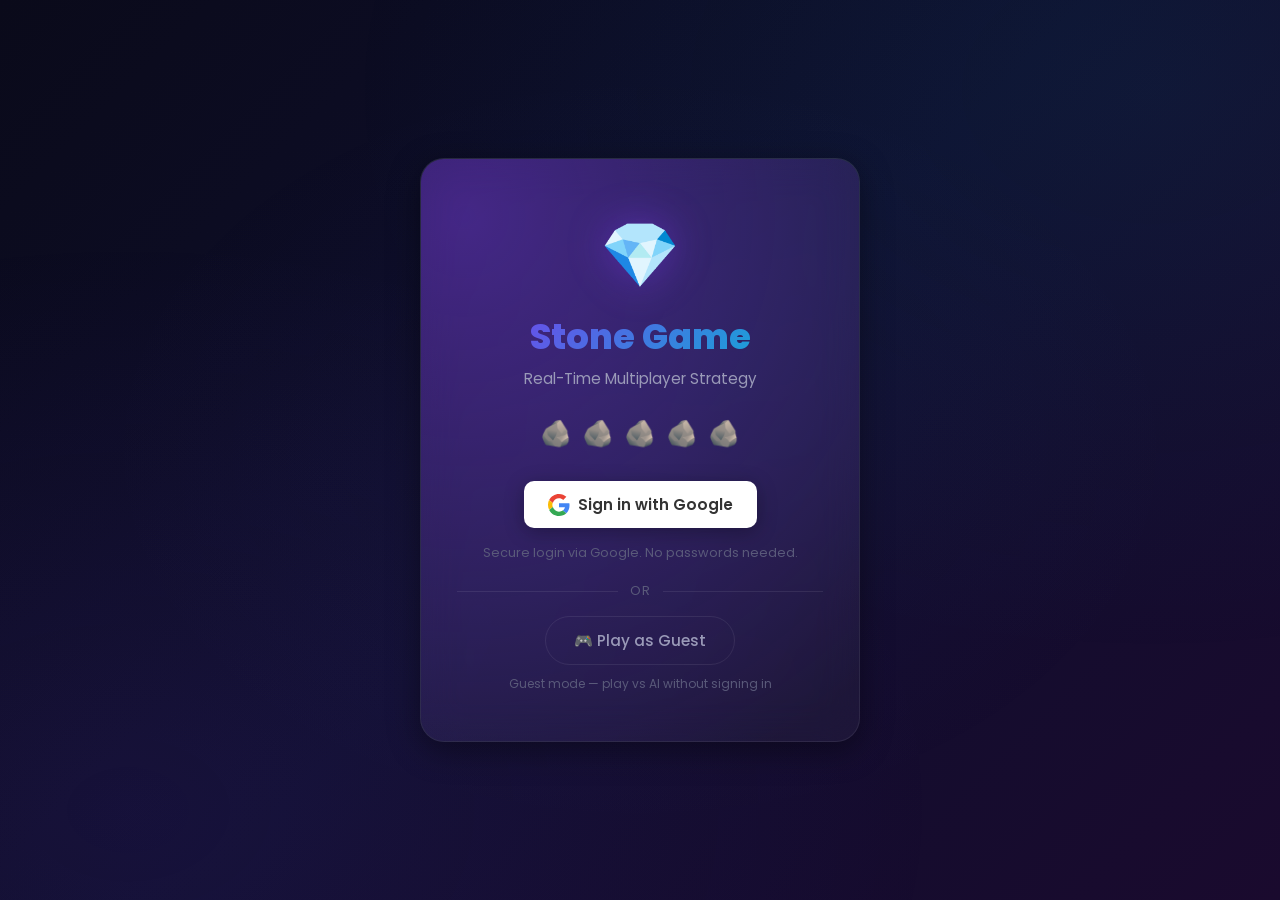
==== commit b9f4c7cb: "new feature added - ai vs human" ====
--- a/index.html
+++ b/index.html
@@ -41,6 +41,11 @@
         Sign in with Google
       </button>
       <p class="auth-footer">Secure login via Google. No passwords needed.</p>
+      <div class="auth-divider"><span>or</span></div>
+      <button id="guestPlayBtn" class="btn btn-guest">
+        🎮 Play as Guest
+      </button>
+      <p class="guest-footer">Guest mode — play vs AI without signing in</p>
       <div id="authError" class="auth-error hidden"></div>
     </div>
   </section>
@@ -59,13 +64,24 @@
         </div>
         <div class="dash-user">
           <div class="user-stats">
-            <span class="stat-badge" id="winBadge" title="Total wins">🏆 <span id="userWins">0</span></span>
+            <span class="stat-badge" title="Online wins">🏆 <span id="userWinsOnline">0</span></span>
+            <span class="stat-badge" title="AI wins">🤖 <span id="userWinsAI">0</span></span>
           </div>
           <img id="userAvatar" class="user-avatar" src="" alt="avatar" />
           <span id="userName" class="user-name"></span>
           <button id="logoutBtn" class="btn btn-sm btn-outline">Logout</button>
         </div>
       </header>
+
+      <!-- Mode Selector -->
+      <div class="mode-selector">
+        <button class="btn btn-mode active" id="modeOnlineBtn" data-mode="online">
+          <span>🌐</span> Play Online
+        </button>
+        <button class="btn btn-mode" id="modeAIBtn" data-mode="ai">
+          <span>🤖</span> Play vs AI
+        </button>
+      </div>
 
       <!-- Dashboard Body -->
       <main class="dash-body">
@@ -75,14 +91,20 @@
           <img id="profilePhoto" class="profile-photo" src="" alt="profile" />
           <h2 id="profileName" class="profile-name"></h2>
           <p id="profileEmail" class="profile-email"></p>
-          <div class="profile-stat">
-            <span class="stat-label">Victories</span>
-            <span class="stat-value" id="profileWins">0</span>
-          </div>
-        </div>
-
-        <!-- Create Room Card -->
-        <div class="glass-card dash-card action-card">
+          <div class="profile-stats-row">
+            <div class="profile-stat">
+              <span class="stat-label">Online Wins</span>
+              <span class="stat-value" id="profileWinsOnline">0</span>
+            </div>
+            <div class="profile-stat">
+              <span class="stat-label">AI Wins</span>
+              <span class="stat-value" id="profileWinsAI">0</span>
+            </div>
+          </div>
+        </div>
+
+        <!-- Create Room Card (Online Mode) -->
+        <div class="glass-card dash-card action-card mode-card mode-online">
           <h2 class="card-title">Create Room</h2>
           <p class="card-desc">Start a new game and share the room code with a friend.</p>
           <div class="stone-config">
@@ -98,8 +120,8 @@
           </button>
         </div>
 
-        <!-- Join Room Card -->
-        <div class="glass-card dash-card action-card">
+        <!-- Join Room Card (Online Mode) -->
+        <div class="glass-card dash-card action-card mode-card mode-online">
           <h2 class="card-title">Join Room</h2>
           <p class="card-desc">Enter a room code shared by your friend to join their game.</p>
           <input id="joinRoomInput" type="text" class="input-room" placeholder="Enter room code" maxlength="6" autocomplete="off" spellcheck="false" />
@@ -109,6 +131,30 @@
           <div id="joinError" class="field-error hidden"></div>
         </div>
 
+        <!-- AI Mode Card -->
+        <div class="glass-card dash-card action-card mode-card mode-ai hidden">
+          <h2 class="card-title">Play vs AI</h2>
+          <p class="card-desc">Challenge our AI opponent. Can you outsmart the machine?</p>
+          <div class="stone-config">
+            <label>Starting Stones</label>
+            <div class="stepper">
+              <button class="stepper-btn" id="aiStoneDecrement">−</button>
+              <span class="stepper-value" id="aiStoneCountDisplay">17</span>
+              <button class="stepper-btn" id="aiStoneIncrement">+</button>
+            </div>
+          </div>
+          <div class="ai-first-pick">
+            <label>Who goes first?</label>
+            <div class="first-toggle">
+              <button class="btn btn-sm btn-toggle active" id="playerFirstBtn">You</button>
+              <button class="btn btn-sm btn-toggle" id="aiFirstBtn">AI</button>
+            </div>
+          </div>
+          <button id="startAIGameBtn" class="btn btn-primary btn-block">
+            <span>🤖</span> Start Game
+          </button>
+        </div>
+
         <!-- How to Play Card -->
         <div class="glass-card dash-card rules-card">
           <h2 class="card-title">How to Play</h2>
@@ -116,7 +162,7 @@
             <li><strong>17</strong> stones on the board (configurable)</li>
             <li>Each turn, remove <strong>1 – 4</strong> stones</li>
             <li>The player who takes the <strong>last stone wins</strong></li>
-            <li>Play online in real-time against a friend</li>
+            <li>Play online against friends or challenge the AI</li>
           </ul>
         </div>
 
@@ -150,7 +196,7 @@
       <header class="game-header glass-card">
         <div class="game-header-left">
           <span class="logo-gem-sm">💎</span>
-          <span class="game-room-label">Room: <strong id="gameRoomCode"></strong></span>
+          <span class="game-room-label"><span id="gameRoomPrefix">Room:</span> <strong id="gameRoomCode"></strong></span>
         </div>
         <div class="game-header-right">
           <button id="leaveGameBtn" class="btn btn-sm btn-danger">Leave Room</button>
--- a/style.css
+++ b/style.css
@@ -922,6 +922,141 @@
 }
 
 /* ══════════════════════════════════════════════════════════
+   AUTH — GUEST BUTTON & DIVIDER
+   ══════════════════════════════════════════════════════════ */
+.auth-divider {
+  position: relative;
+  z-index: 1;
+  margin: 20px 0 16px;
+  display: flex;
+  align-items: center;
+  gap: 12px;
+}
+.auth-divider::before,
+.auth-divider::after {
+  content: '';
+  flex: 1;
+  height: 1px;
+  background: var(--glass-border);
+}
+.auth-divider span {
+  font-size: 0.8rem;
+  color: var(--text-muted);
+  text-transform: uppercase;
+  letter-spacing: 1px;
+}
+
+.btn-guest {
+  position: relative;
+  z-index: 1;
+  display: inline-flex;
+  align-items: center;
+  gap: 10px;
+  padding: 12px 28px;
+  background: transparent;
+  border: 1px solid var(--glass-border);
+  color: var(--text-secondary);
+  font-size: 0.95rem;
+  font-weight: 500;
+  border-radius: var(--radius-full);
+  transition: all var(--transition-fast);
+}
+.btn-guest:hover {
+  border-color: var(--accent-secondary);
+  color: var(--text-primary);
+  box-shadow: 0 0 20px var(--accent-secondary-glow);
+}
+
+.guest-footer {
+  position: relative;
+  z-index: 1;
+  margin-top: 10px;
+  font-size: 0.75rem;
+  color: var(--text-muted);
+}
+
+/* ══════════════════════════════════════════════════════════
+   MODE SELECTOR
+   ══════════════════════════════════════════════════════════ */
+.mode-selector {
+  display: flex;
+  gap: 12px;
+  justify-content: center;
+  padding: 0 0 8px;
+}
+.btn-mode {
+  display: inline-flex;
+  align-items: center;
+  gap: 8px;
+  padding: 12px 28px;
+  background: var(--glass-bg);
+  border: 1px solid var(--glass-border);
+  color: var(--text-secondary);
+  font-size: 0.95rem;
+  font-weight: 600;
+  border-radius: var(--radius-full);
+  transition: all var(--transition-fast);
+}
+.btn-mode:hover {
+  border-color: var(--accent);
+  color: var(--text-primary);
+}
+.btn-mode.active {
+  background: var(--btn-bg);
+  color: var(--btn-text);
+  border-color: transparent;
+  box-shadow: var(--btn-shadow);
+}
+
+/* ══════════════════════════════════════════════════════════
+   PROFILE STATS ROW (split wins)
+   ══════════════════════════════════════════════════════════ */
+.profile-stats-row {
+  display: flex;
+  gap: 16px;
+  width: 100%;
+}
+.profile-stats-row .profile-stat {
+  flex: 1;
+}
+
+/* ══════════════════════════════════════════════════════════
+   AI MODE CARD ELEMENTS
+   ══════════════════════════════════════════════════════════ */
+.ai-first-pick {
+  display: flex;
+  align-items: center;
+  justify-content: space-between;
+  margin-bottom: 16px;
+}
+.ai-first-pick label {
+  font-size: 0.9rem;
+  color: var(--text-secondary);
+}
+.first-toggle {
+  display: flex;
+  gap: 6px;
+}
+.btn-toggle {
+  background: var(--glass-bg);
+  border: 1px solid var(--glass-border);
+  color: var(--text-secondary);
+  font-size: 0.85rem;
+  border-radius: var(--radius-sm);
+  padding: 6px 16px;
+  transition: all var(--transition-fast);
+}
+.btn-toggle.active {
+  background: var(--accent);
+  border-color: var(--accent);
+  color: #fff;
+}
+.btn-toggle:hover:not(.active) {
+  border-color: var(--accent);
+  color: var(--text-primary);
+}
+
+/* ══════════════════════════════════════════════════════════
    RESPONSIVE
    ══════════════════════════════════════════════════════════ */
 @media (max-width: 768px) {
